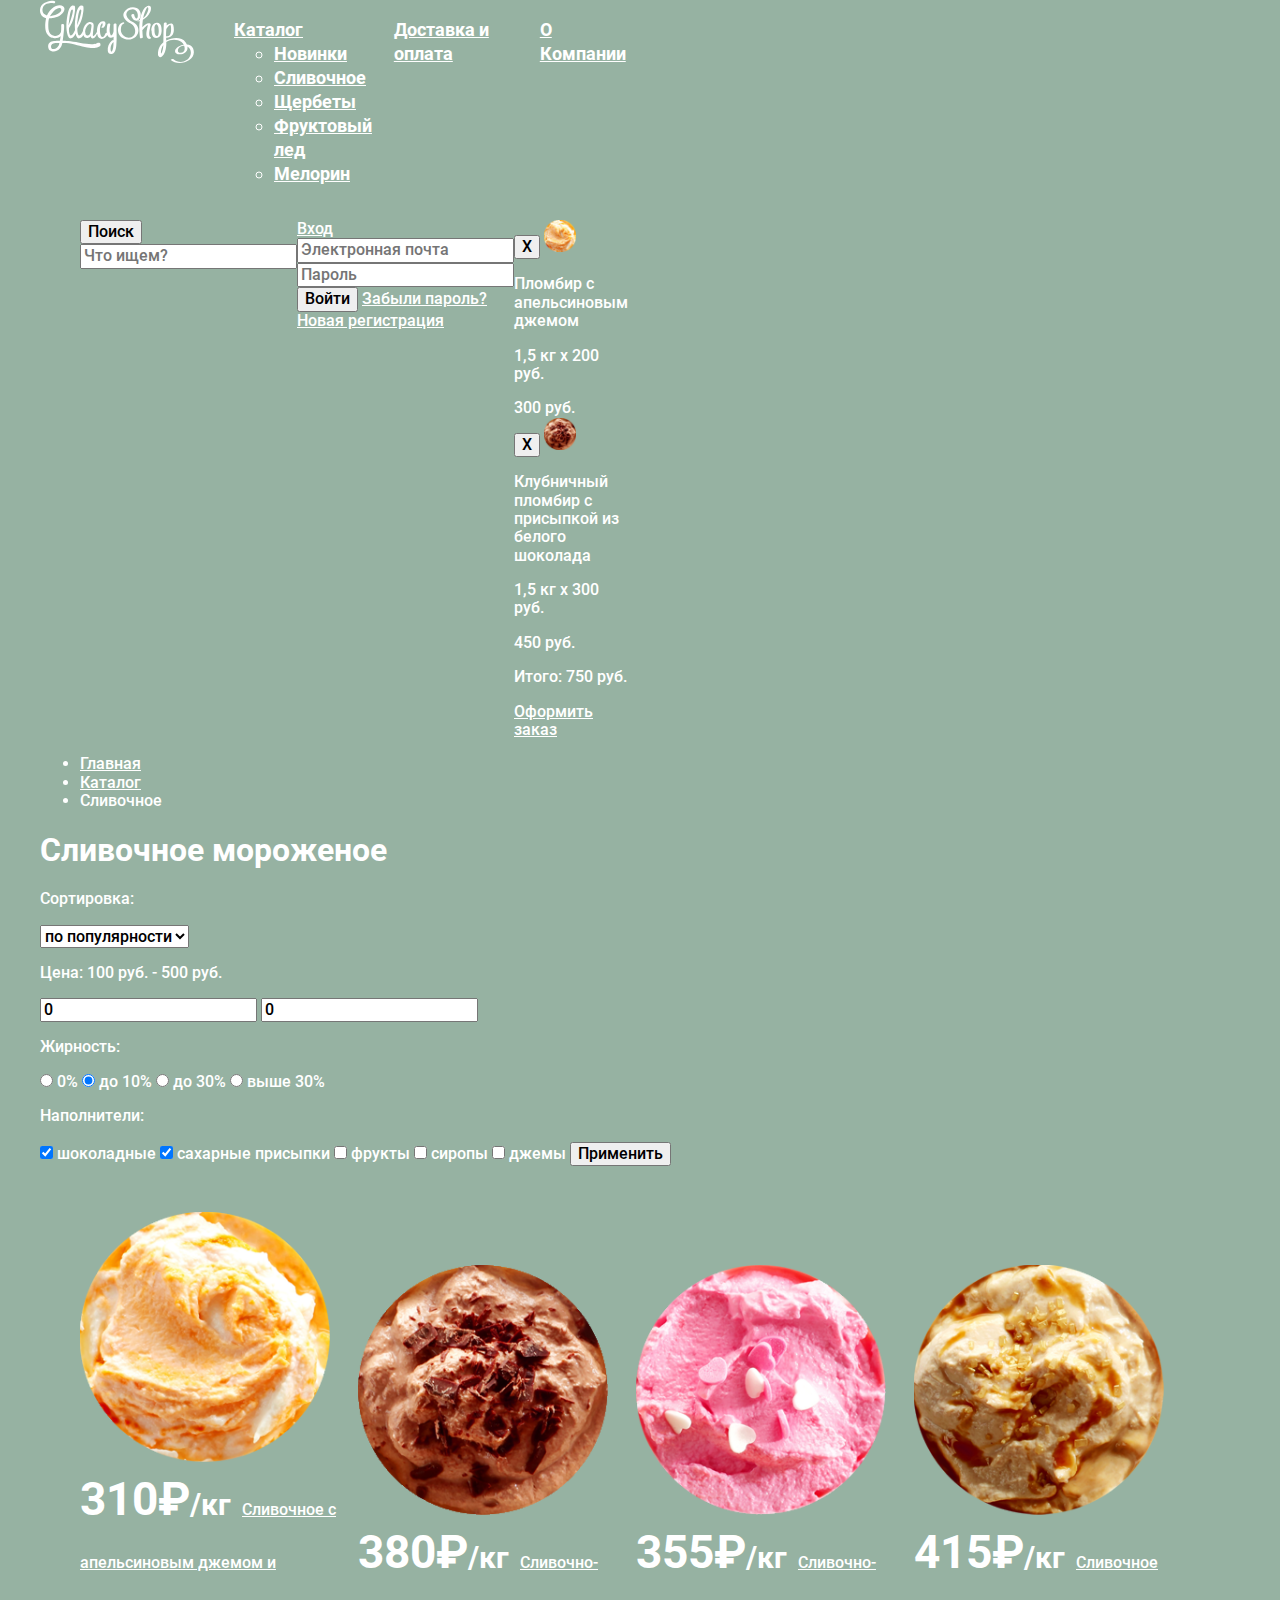
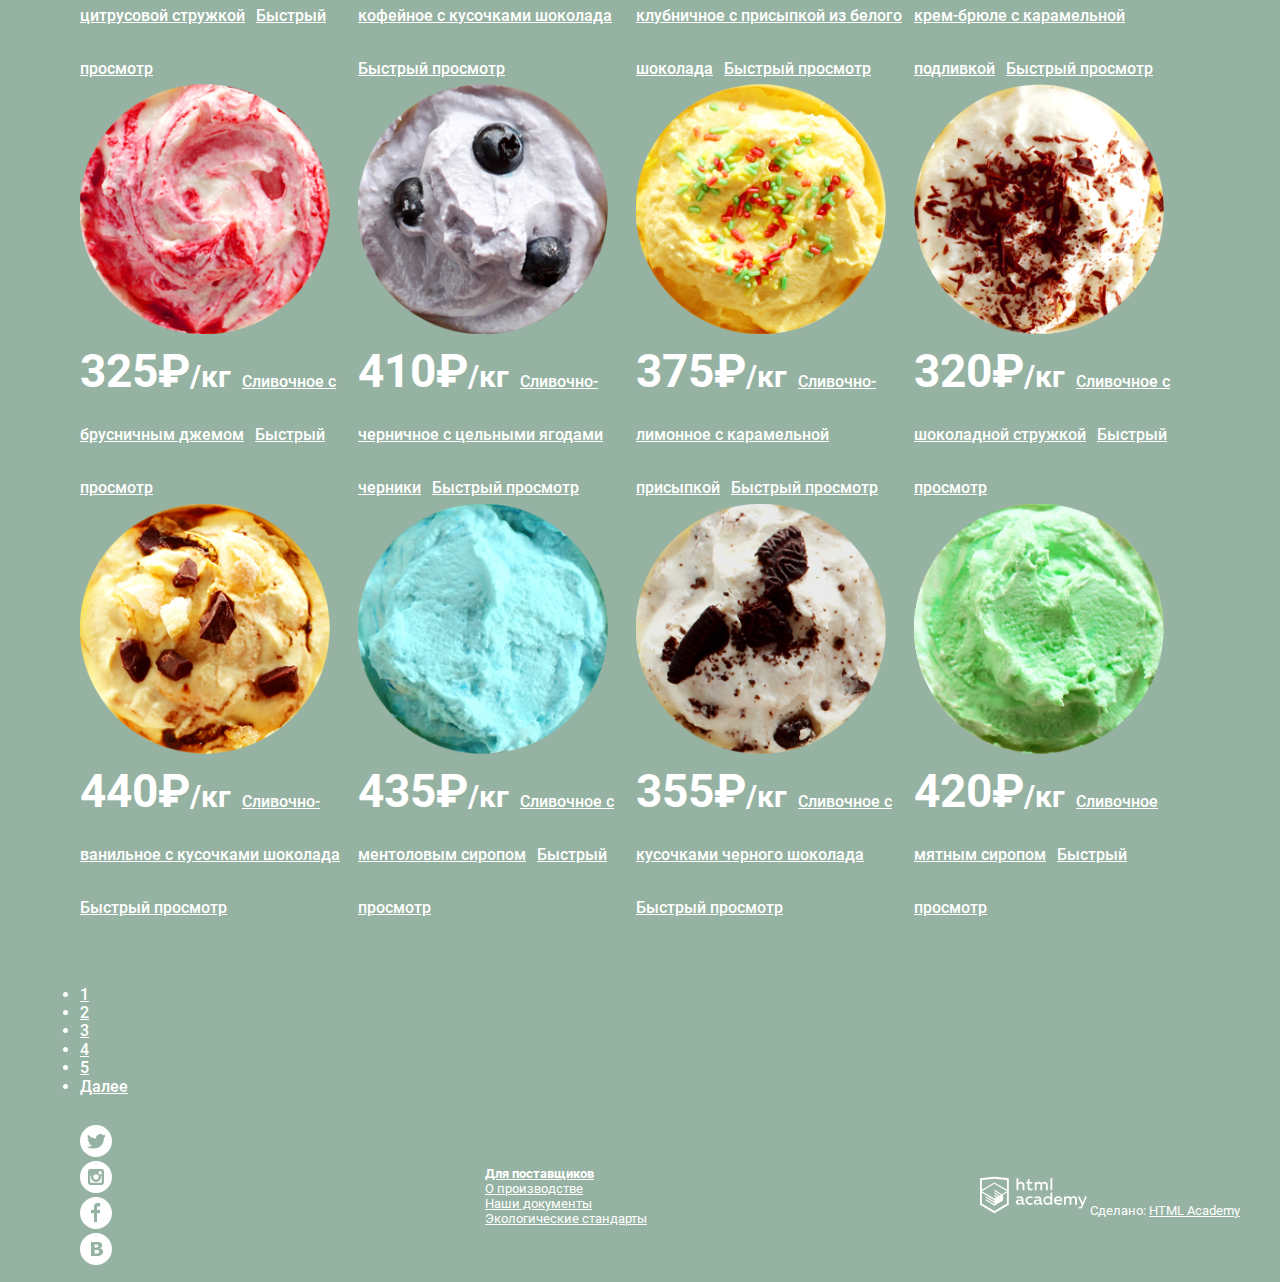
==== catalog.html @ 8078a906 "upd" ====
<!DOCTYPE html>
<html lang="ru">
  <head>
    <meta charset="utf-8">
    <title>HTML Academy: Глейси</title>
    <link href="css/normalize.css" rel="stylesheet">
    <link rel="stylesheet" href="css/style.css">
  </head>
  <body>
    <div class="wrapper">
      <header>
        <nav class="main-navigation">
            <a href="index.html">
              <img src="img/logo.svg" width="154" height="64" alt="GllacyShop">
            </a>
            <ul class="site-navigation">
              <li>
                <a href="catalog.html">Каталог</a>
                <ul>
                  <li><a href="#1">Новинки</a></li>
                  <li><a href="#2">Сливочное</a></li>
                  <li><a href="#3">Щербеты</a></li>
                  <li><a href="#4">Фруктовый лед</a></li>
                  <li><a href="#5">Мелорин</a></li>
                </ul>
              <li><a href="price.html">Доставка и оплата</a></li>
              <li><a href="info.html">О Компании</a></li>
              </ul>
        </nav>
          <ul class="user-navigation">
              <li>
                <button type="button">Поиск</button>
                  <form class="search-form" id="search-form" action="https://echo.htmlacademy.ru" method="get">
                  <input type="text" name="search" placeholder="Что ищем?">
                </form>
              </li>
              <li>
                <a href="#">Вход</a>
                <form class="login-form" id="login-form" action="https://echo.htmlacademy.ru" method="post">
                  <input type="email" name="email" placeholder="Электронная почта" required>
                  <input type="password" name="password" placeholder="Пароль" required>
                  <button type="submit">Войти</button>
                  <a href="#">Забыли пароль?</a>
                  <a href="#">Новая регистрация</a>
                </form>
              </li>
              <li>
                <div>
                  <button type="button">X</button>
                  <img src="img/ice-cream-1.png" width="32" height="32" alt="Пломбир с апельсиновым джемом">
                  <p>Пломбир с апельсиновым джемом</p>
                  <p>1,5 кг x 200 руб.</p>
                  300 руб.
                </div>
                <div>
                  <button type="button">X</button>
                  <img src="img/ice-cream-2.png" width="32" height="32" alt="Клубничный пломбир с присыпкой из белого шоколада">
                  <p>Клубничный пломбир с присыпкой из белого шоколада</p>
                  <p>1,5 кг x 300 руб.</p>
                  <p>450 руб.</p>
                </div>
                <div>
                  <p>Итого: 750 руб.</p>
                  <a href="#">Оформить заказ</a>
                </div>
              </li>
            </ul>
      </header>
      <main>
          <ul>
              <li><a href="index.html">Главная</a></li>
              <li><a href="catalog.html">Каталог</a></li>
              <li>Сливочное</li>
            </ul>
          <h1>Сливочное мороженое</h1>
          <section>
              <form action="https://echo.htmlacademy.ru" method="get">
                <p>Сортировка:</p>
                <select name="half-width">
                  <option value="popular">по популярности</option>
                </select>
                <p>Цена: 100 руб. - 500 руб.</p>
                <div class="range-slider">
                  <input type="number" value="0" name="min">
                  <input type="number" value="0" name="max">
                  <div class="range-slider-track">
                    <div class="range-slider-pin range-slider-pin-min"></div>
                    <div class="range-slider-pin range-slider-pin-max"></div>
                  </div>
                </div>
                <p>Жирность:</p>
                <label>
                  <input type="radio" name="fat-content" value="0">
                  0&#37;
                </label>
                <label>
                  <input type="radio" name="fat-content" value="10" checked>
                  до 10&#37;
                </label>
                <label>
                  <input type="radio" name="fat-content" value="30">
                  до 30&#37;
                </label>
                <label>
                  <input type="radio" name="fat-content" value="30">
                  выше 30&#37;
                </label>
                <p>Наполнители:</p>
                <label>
                  <input type="checkbox" name="chocolate_fillers" checked>
                  шоколадные
                </label>
                <label>
                  <input type="checkbox" name="sugar_fillers" checked>
                  сахарные присыпки
                </label>
                <label>
                  <input type="checkbox" name="fruit_fillers">
                  фрукты
                </label>
                <label>
                  <input type="checkbox" name="syrup_fillers">
                  сиропы
                </label>
                <label>
                  <input type="checkbox" name="jams_fillers">
                  джемы
                </label>
                <button type="submit">Применить</button>
              </form>
          </section>
          <section class="catalog-items">
            <ul>
                  <li class="item">
                    <img src="img/ice-cream-1.png" width="250" height="250" alt="Сливочное с апельсиновым джемом и цитрусовой стружкой">
                    310&#8381;<span>/кг</span>
                    <a href="#">Сливочное с апельсиновым джемом и цитрусовой стружкой</a>
                    <a href="#">Быстрый просмотр</a>
                  </li>
                  <li class="item">
                    <img src="img/ice-cream-2.png" width="250" height="250" alt="Сливочно-кофейное с кусочками шоколада">
                    380&#8381;<span>/кг</span>
                    <a href="#">Сливочно-кофейное с кусочками шоколада</a>
                    <a href="#">Быстрый просмотр</a>
                  </li>
                  <li class="item">
                    <img src="img/ice-cream-3.png" width="250" height="250" alt="Сливочно-клубничное с присыпкой из белого шоколада">
                    355&#8381;<span>/кг</span>
                    <a href="#">Сливочно-клубничное с присыпкой из белого шоколада</a>
                    <a href="#">Быстрый просмотр</a>
                  </li>
                  <li class="item">
                    <img src="img/ice-cream-4.png" width="250" height="250" alt="Сливочное крем-брюле с карамельной подливкой">
                    415&#8381;<span>/кг</span>
                    <a href="#">Сливочное крем-брюле с карамельной подливкой</a>
                    <a href="#">Быстрый просмотр</a>
                  </li>
                  <li class="item">
                    <img src="img/ice-cream-5.png" width="250" height="250" alt="Сливочное с брусничным джемом">
                    325&#8381;<span>/кг</span>
                    <a href="#">Сливочное с брусничным джемом</a>
                    <a href="#">Быстрый просмотр</a>
                  </li>
                  <li class="item">
                    <img src="img/ice-cream-6.png" width="250" height="250" alt="Сливочно-черничное с цельными ягодами черники">
                    410&#8381;<span>/кг</span>
                    <a href="#">Сливочно-черничное с цельными ягодами черники</a>
                    <a href="#">Быстрый просмотр</a>
                  </li>
                  <li class="item">
                    <img src="img/ice-cream-7.png" width="250" height="250" alt="Сливочно-лимонное с карамельной присыпкой">
                    375&#8381;<span>/кг</span>
                    <a href="#">Сливочно-лимонное с карамельной присыпкой</a>
                    <a href="#">Быстрый просмотр</a>
                  </li>
                  <li class="item">
                    <img src="img/ice-cream-8.png" width="250" height="250" alt="Сливочное с шоколадной стружкой">
                    320&#8381;<span>/кг</span>
                    <a href="#">Сливочное с шоколадной стружкой</a>
                    <a href="#">Быстрый просмотр</a>
                  </li>
                  <li class="item">
                    <img src="img/ice-cream-9.png" width="250" height="250" alt="Сливочно-ванильное с кусочками шоколада">
                    440&#8381;<span>/кг</span>
                    <a href="#">Сливочно-ванильное с кусочками шоколада</a>
                    <a href="#">Быстрый просмотр</a>
                  </li>
                  <li class="item">
                    <img src="img/ice-cream-10.png" width="250" height="250" alt="Сливочное с ментоловым сиропом">
                    435&#8381;<span>/кг</span>
                    <a href="#">Сливочное с ментоловым сиропом</a>
                    <a href="#">Быстрый просмотр</a>
                  </li>
                  <li class="item">
                    <img src="img/ice-cream-11.png" width="250" height="250" alt="Сливочное с кусочками черного шоколада">
                    355&#8381;<span>/кг</span>
                    <a href="#">Сливочное с кусочками черного шоколада</a>
                    <a href="#">Быстрый просмотр</a>
                  </li>
                  <li class="item">
                    <img src="img/ice-cream-12.png" width="250" height="250" alt="Сливочное с мятным сиропом">
                    420&#8381;<span>/кг</span>
                    <a href="#">Сливочное мятным сиропом</a>
                    <a href="#">Быстрый просмотр</a>
                  </li>
              </ul>
        </section>
        <section>
          <nav>
            <ul>
              <li><a href="#">1</a></li>
              <li><a href="#">2</a></li>
              <li><a href="#">3</a></li>
              <li><a href="#">4</a></li>
              <li><a href="#">5</a></li>
              <li><a href="#">Далее</a></li>
            </ul>   
          </nav>     
        </section>
      </main>
      <footer class="footer">
            <ul class="social">
              <li><a href="#"><svg width="32" height="32" viewBox="0 0 32 32" xmlns="http://www.w3.org/2000/svg">
                <path fill="#FFFFFF" d="M 16 0 C 7.164 0 0 7.164 0 16 c 0 8.837 7.164 16 16 16 c 8.837 0 16 -7.163 16 -16 C 32 7.164 24.837 0 16 0 Z M 23.944 12.809 c -0.251 6.516 -3.463 10.832 -10.992 10.702 c -0.14 0 -0.205 0 -0.233 0 c -0.015 0 -0.021 0 -0.021 0 c -0.029 0 -0.094 0 -0.232 0 c -0.447 0 -4.543 -0.443 -5.344 -1.823 c 2.479 0.19 4.247 -0.406 5.12 -1.136 c -1.048 -0.289 -2.923 -0.461 -3.251 -2.848 c 0.384 0.104 0.618 0.221 1.299 0.113 c -1.307 -0.824 -2.758 -1.519 -2.679 -3.643 c 0.311 0.317 1.164 0.518 1.46 0.457 c -0.768 -0.233 -2.149 -3.244 -0.974 -4.781 c 1.984 1.79 4.075 3.482 7.804 3.643 c 0.227 -2.214 1.24 -3.699 3.168 -4.325 c 1.84 -0.479 3.255 0.26 3.901 1.138 c 0.737 -0.224 1.453 -0.466 2.193 -0.685 c -0.004 0.833 -0.569 1.463 -0.935 1.709 c 0.747 0.165 1.423 -0.475 1.423 -0.475 C 25.467 11.818 24.557 12.58 23.944 12.809 Z"></path>
              </svg></a>
            </li>
              <li>
                <a href="#"><svg width="32" height="32" viewBox="0 0 32 32" enable-background="new 0 0 32 32" xmlns="http://www.w3.org/2000/svg">
                <path fill="#ffffff" d="M 16 0 C 7.164 0 0 7.164 0 16 c 0 8.837 7.164 16 16 16 c 8.837 0 16 -7.163 16 -16 C 32 7.164 24.837 0 16 0 Z M 23.955 21.698 c 0 1.254 -1.025 2.279 -2.279 2.279 H 10.279 C 9.026 23.978 8 22.952 8 21.698 V 10.302 c 0 -1.253 1.026 -2.279 2.279 -2.279 h 11.396 c 1.254 0 2.279 1.026 2.279 2.279 V 21.698 Z"></path>
                <rect x="18.637" y="10.302" fill="#FFFFFF" width="3.039" height="3.039"></rect>
                <path fill="#ffffff" d="M 15.978 18.659 c 1.466 0 2.659 -1.193 2.659 -2.659 s -1.193 -2.659 -2.659 -2.659 c -1.466 0 -2.659 1.193 -2.659 2.659 S 14.511 18.659 15.978 18.659 Z"></path>
                <path fill="#ffffff" d="M 20.916 16 c 0 2.728 -2.211 4.938 -4.938 4.938 S 11.039 18.728 11.039 16 c 0 -0.394 0.051 -0.773 0.138 -1.14 h -0.897 v 6.838 h 11.396 V 14.86 h -0.897 C 20.865 15.227 20.916 15.606 20.916 16 Z"></path>
                </svg></a></li>
              <li><a href="#"><svg width="32" height="32" viewBox="0 0 32 32" xmlns="http://www.w3.org/2000/svg">
                <path fill="#ffffff" d="M 16 0 C 7.164 0 0 7.163 0 16 s 7.164 16 16 16 c 8.837 0 16 -7.164 16 -16 S 24.837 0 16 0 Z M 20.062 9.455 h -3.021 v 3.444 h 3.021 v 3.445 h -3.021 v 8.61 h -3.021 v -8.61 H 11 v -3.445 h 3.021 V 9.455 c 0 -1.902 1.353 -3.445 3.021 -3.445 h 3.021 V 9.455 Z"></path></svg></a></li>
              <li><a href="#"><svg width="32" height="32" viewBox="0 0 32 32" xmlns="http://www.w3.org/2000/svg">
                <path fill="#ffffff" d="M 16 0 C 7.164 0 0 7.164 0 16 c 0 8.837 7.164 16 16 16 c 8.837 0 16 -7.163 16 -16 C 32 7.164 24.837 0 16 0 Z M 22.602 20.531 c -0.273 0.533 -0.646 0.976 -1.124 1.327 c -0.552 0.415 -1.161 0.71 -1.823 0.886 s -1.501 0.264 -2.519 0.264 h -6.121 V 8.987 h 5.443 c 1.13 0 1.957 0.038 2.48 0.113 c 0.524 0.076 1.045 0.242 1.561 0.5 c 0.533 0.27 0.929 0.632 1.189 1.087 c 0.26 0.455 0.392 0.975 0.392 1.558 c 0 0.678 -0.179 1.278 -0.536 1.795 c -0.358 0.518 -0.863 0.92 -1.517 1.208 v 0.075 c 0.917 0.182 1.642 0.559 2.179 1.13 c 0.537 0.571 0.807 1.325 0.807 2.261 C 23.013 19.392 22.875 19.997 22.602 20.531 Z"></path>
                <path fill="#ffffff" d="M 16.637 14.495 c 0.402 -0.019 0.719 -0.082 0.951 -0.188 c 0.326 -0.145 0.54 -0.33 0.641 -0.559 c 0.101 -0.229 0.15 -0.496 0.15 -0.797 c 0 -0.232 -0.058 -0.465 -0.174 -0.697 c -0.116 -0.232 -0.322 -0.405 -0.617 -0.517 c -0.264 -0.1 -0.592 -0.155 -0.984 -0.165 c -0.392 -0.009 -0.943 -0.014 -1.652 -0.014 h -0.339 v 2.965 h 0.565 C 15.749 14.523 16.235 14.514 16.637 14.495 Z"></path>
                <path fill="#ffffff" d="M 18.118 17.084 c -0.282 -0.081 -0.672 -0.125 -1.166 -0.132 c -0.494 -0.006 -1.012 -0.009 -1.55 -0.009 h -0.79 v 3.493 h 0.264 c 1.014 0 1.74 -0.003 2.18 -0.009 c 0.438 -0.007 0.843 -0.088 1.212 -0.245 c 0.377 -0.157 0.633 -0.364 0.774 -0.625 s 0.214 -0.562 0.214 -0.9 c 0 -0.446 -0.088 -0.788 -0.261 -1.03 C 18.825 17.386 18.531 17.204 18.118 17.084 Z"></path>
              </svg></a></li>
            </ul>
            <ul class="links">
              <li class="provider"><a href="#">Для поставщиков</a></li>
              <li><a href="#">О производстве</a></li>
              <li><a href="#">Наши документы</a></li>
              <li><a href="#">Экологические стандарты</a></li>
            </ul>
          <p>
            <img src="img/logo-htmlacademy.svg" height="40" width="107" alt="Логотип Академии">
            Сделано: 
            <a href="https://htmlacademy.ru">HTML Academy</a>
          </p>
        </footer>
      </div>
    </body>
</html>
---- css/style.css ----
@font-face {
  font-family: 'Roboto';
  src: local('Roboto Bold'), local('Roboto-Bold'),
      url('../fonts/Roboto-Bold.woff2') format('woff2'),
      url('../fonts/Roboto-Bold.woff') format('woff');
      font-display: swap;
      font-weight: 700;
      font-style: normal;
}

@font-face {
  font-family: 'Roboto';
  src: local('Roboto Regular'), local('Roboto-Regular'),
      url('../fonts/Roboto-Regular.woff2') format('woff2'),
      url('../fonts/Roboto-Regular.woff') format('woff');
      font-display: swap;
      font-weight: 300;
      font-style: normal;
}

@font-face {
  font-family: 'Roboto';
  src: local('Roboto Medium'), local('Roboto-Medium'),
      url('../fonts/Roboto-Medium.woff2') format('woff2'),
      url('../fonts/Roboto-Medium.woff') format('woff');
      font-display: swap;
      font-weight: 500;
      font-style: normal;
}
/* Сетка */
.wrapper {
  min-width: 900px;
  max-width: 1200px;
  margin: 0 auto;
}
.main-navigation {
  display: flex; 
}

.site-navigation {
  display: flex; 
  width: 400px;
  justify-content: space-between
 }

.user-navigation {
  display: flex; 
  justify-content: space-around;
  width: 270px;
}

 .about {
  display: flex;
  justify-content: center;
  }

.about_technology {
  display: flex;
  justify-content: space-between;
  align-items: flex-start;
  flex-wrap: wrap;
  margin: 0;
  padding: 0;
  position: relative;
}

.container_widgets {
  display: flex;
}
.footer {
  display: flex;
  justify-content: space-between;
  align-items: center;
}

.catalog-items {
  display: flex;
  justify-content: space-around;
  align-items: flex-start;
  flex-wrap: wrap;
}
.item {
  display: inline-block;
  width: 267px;
}

/* Разметка */
body {
  font-family: 'Roboto', sans-serif;
  color: #ffffff;
  background-color: #96b2a2;
}

a {
  color: #ffffff;
  text-decoration-color: #ffffff;
  list-style: none;
}

.main-navigation {
  font-size: 18px;
  line-height: 24px;
  color: #ffffff;
  font-weight: 700;
}

.site-navigation,
.user-navigation {
  list-style: none;
}

.visually-hidden {
  position: absolute;
  clip: rect(0 0 0 0);
  width: 1px;
  height: 1px;
  margin: -1px;
}

.about {
  background-image: url("../img/wafer.jpg");
  background-repeat: repeat;
  background-color: #ffffff;
  Border-radius: 25px;
  width: 1145px;
}
.about > p {
  font-size: 24px;
  color: #323232;
  font-weight: 500;
}

.about_technology {
  color: #323232;
  list-style: none;
  font-weight: 300;
  font-size: 16px;
}

.raspberries { 
  background-image: url("../img/rasp.png");
}

.promotion {
  background-repeat: no-repeat;
  font-weight: 700;
  width:560px;
}

.promotion_title { 
  font-size: 35px;
}
.promotion_text { 
  font-size: 18px;
}

.chocolate {
  background-image: url("../img/chocolate.png");
}

.news {
  background-image: url("../img/news.png");
  background-repeat: no-repeat;
}

.news > p {
  font-size: 16px;
  color: #323232;
  font-weight: 500;
}
.last_news {
  font-size: 24px;
  font-weight: 700;
  color: #5a5a5a;
  text-decoration-color: #5a5a5a;
}

.subscribe-form {
  background-image: url("../img/mailing.png");
  background-repeat: no-repeat; 
  font-size: 16px;
  color: #5a5a5a;
  font-weight: 300;
}

.address {
  color: #323232;
  font-weight: 300;
  font-size: 14px;
  background-image: url("../img/addres.png");
  background-repeat: no-repeat; 
}
.address > p {
  font-weight: 700;
  font-size: 18px;
}
.social {
  color: #ffffff;
  list-style: none;
}
.footer {
  font-weight: 300;
  color: #ffffff;
  font-size: 13px;
}

.links {
  text-decoration-color: #ffffff;
  list-style: none;
}
.provider {
  font-weight: 700;
}
.catalog-items a {
  font-weight: 500;
  font-size: 16px;
}
.catalog-items {
  font-size: 46px;
  font-weight: 700;
  list-style: none;

}
.catalog-items span {
  font-size: 30px;
}
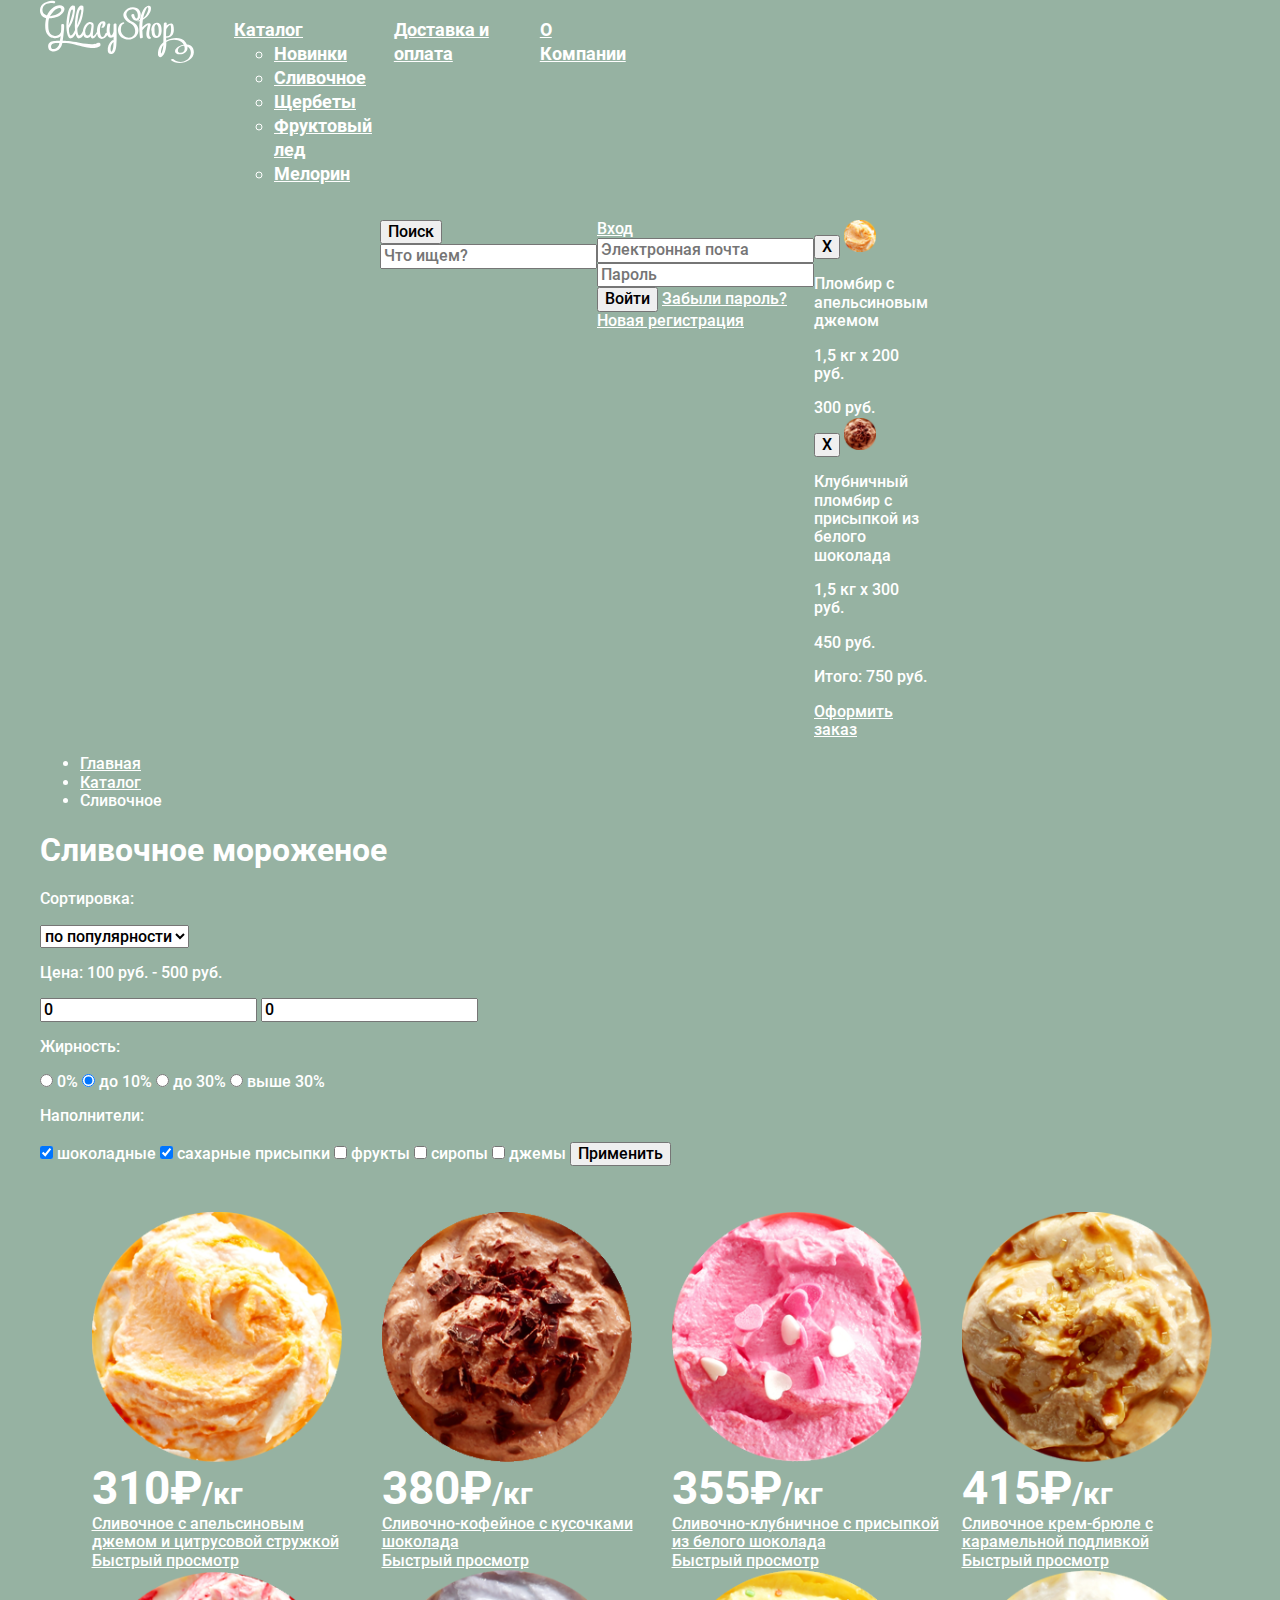
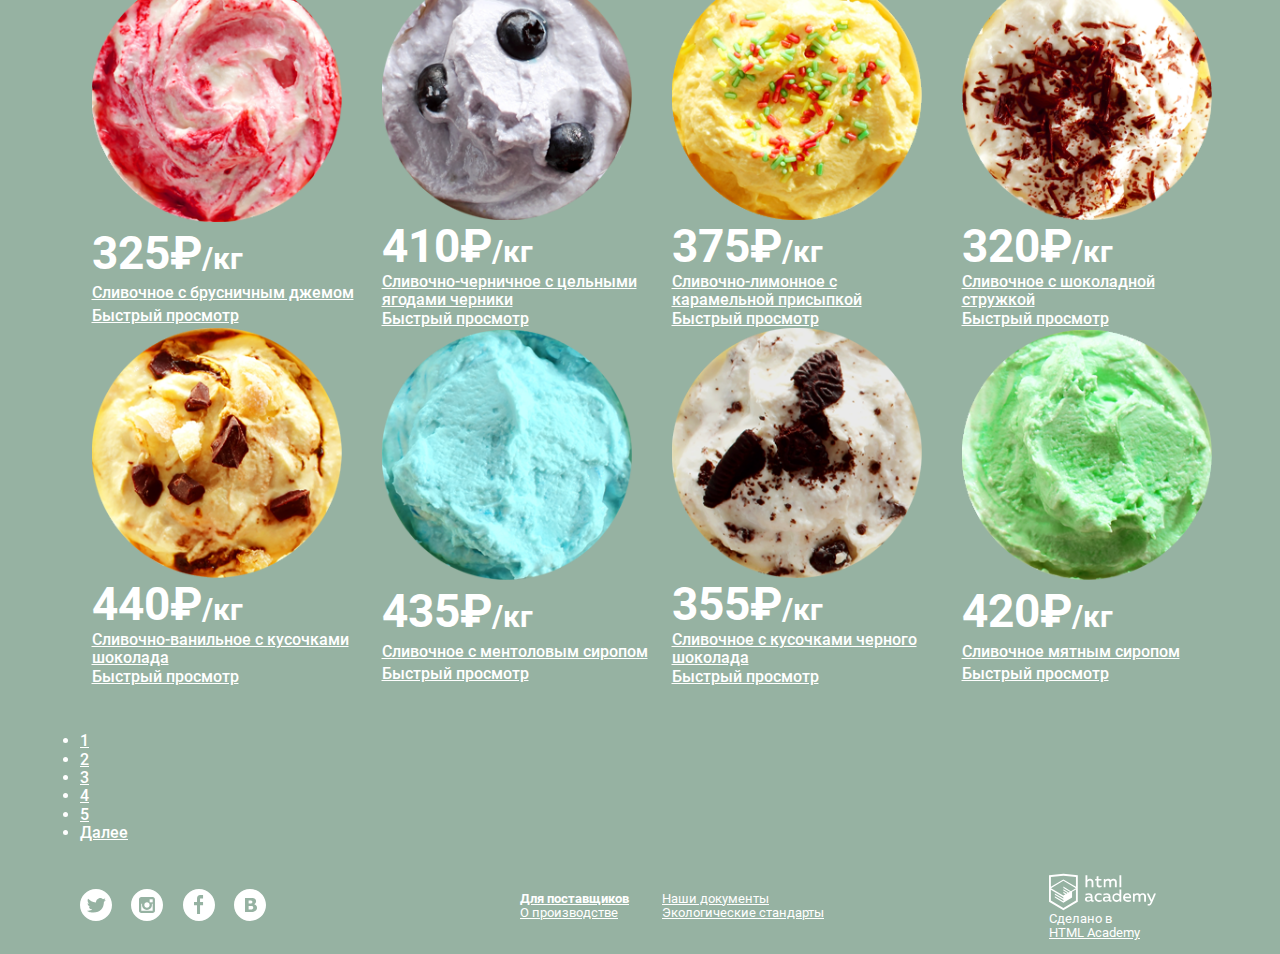
==== commit cb274433: "upd" ====
--- a/catalog.html
+++ b/catalog.html
@@ -129,77 +129,77 @@
                 <button type="submit">Применить</button>
               </form>
           </section>
-          <section class="catalog-items">
-            <ul>
+          <section>
+            <ul class="catalog-items">
                   <li class="item">
                     <img src="img/ice-cream-1.png" width="250" height="250" alt="Сливочное с апельсиновым джемом и цитрусовой стружкой">
-                    310&#8381;<span>/кг</span>
+                    <div class="price">310&#8381;<span>/кг</span></div>
                     <a href="#">Сливочное с апельсиновым джемом и цитрусовой стружкой</a>
                     <a href="#">Быстрый просмотр</a>
                   </li>
                   <li class="item">
                     <img src="img/ice-cream-2.png" width="250" height="250" alt="Сливочно-кофейное с кусочками шоколада">
-                    380&#8381;<span>/кг</span>
+                    <div class="price">380&#8381;<span>/кг</span></div>
                     <a href="#">Сливочно-кофейное с кусочками шоколада</a>
                     <a href="#">Быстрый просмотр</a>
                   </li>
                   <li class="item">
                     <img src="img/ice-cream-3.png" width="250" height="250" alt="Сливочно-клубничное с присыпкой из белого шоколада">
-                    355&#8381;<span>/кг</span>
+                    <div class="price">355&#8381;<span>/кг</span></div>
                     <a href="#">Сливочно-клубничное с присыпкой из белого шоколада</a>
                     <a href="#">Быстрый просмотр</a>
                   </li>
                   <li class="item">
                     <img src="img/ice-cream-4.png" width="250" height="250" alt="Сливочное крем-брюле с карамельной подливкой">
-                    415&#8381;<span>/кг</span>
+                    <div class="price">415&#8381;<span>/кг</span></div>
                     <a href="#">Сливочное крем-брюле с карамельной подливкой</a>
                     <a href="#">Быстрый просмотр</a>
                   </li>
                   <li class="item">
                     <img src="img/ice-cream-5.png" width="250" height="250" alt="Сливочное с брусничным джемом">
-                    325&#8381;<span>/кг</span>
+                    <div class="price">325&#8381;<span>/кг</span></div>
                     <a href="#">Сливочное с брусничным джемом</a>
                     <a href="#">Быстрый просмотр</a>
                   </li>
                   <li class="item">
                     <img src="img/ice-cream-6.png" width="250" height="250" alt="Сливочно-черничное с цельными ягодами черники">
-                    410&#8381;<span>/кг</span>
+                    <div class="price">410&#8381;<span>/кг</span></div>
                     <a href="#">Сливочно-черничное с цельными ягодами черники</a>
                     <a href="#">Быстрый просмотр</a>
                   </li>
                   <li class="item">
                     <img src="img/ice-cream-7.png" width="250" height="250" alt="Сливочно-лимонное с карамельной присыпкой">
-                    375&#8381;<span>/кг</span>
+                    <div class="price">375&#8381;<span>/кг</span></div>
                     <a href="#">Сливочно-лимонное с карамельной присыпкой</a>
                     <a href="#">Быстрый просмотр</a>
                   </li>
                   <li class="item">
                     <img src="img/ice-cream-8.png" width="250" height="250" alt="Сливочное с шоколадной стружкой">
-                    320&#8381;<span>/кг</span>
+                    <div class="price">320&#8381;<span>/кг</span></div>
                     <a href="#">Сливочное с шоколадной стружкой</a>
                     <a href="#">Быстрый просмотр</a>
                   </li>
                   <li class="item">
                     <img src="img/ice-cream-9.png" width="250" height="250" alt="Сливочно-ванильное с кусочками шоколада">
-                    440&#8381;<span>/кг</span>
+                    <div class="price">440&#8381;<span>/кг</span></div>
                     <a href="#">Сливочно-ванильное с кусочками шоколада</a>
                     <a href="#">Быстрый просмотр</a>
                   </li>
                   <li class="item">
                     <img src="img/ice-cream-10.png" width="250" height="250" alt="Сливочное с ментоловым сиропом">
-                    435&#8381;<span>/кг</span>
+                    <div class="price">435&#8381;<span>/кг</span></div>
                     <a href="#">Сливочное с ментоловым сиропом</a>
                     <a href="#">Быстрый просмотр</a>
                   </li>
                   <li class="item">
                     <img src="img/ice-cream-11.png" width="250" height="250" alt="Сливочное с кусочками черного шоколада">
-                    355&#8381;<span>/кг</span>
+                    <div class="price">355&#8381;<span>/кг</span></div>
                     <a href="#">Сливочное с кусочками черного шоколада</a>
                     <a href="#">Быстрый просмотр</a>
                   </li>
                   <li class="item">
                     <img src="img/ice-cream-12.png" width="250" height="250" alt="Сливочное с мятным сиропом">
-                    420&#8381;<span>/кг</span>
+                    <div class="price">420&#8381;<span>/кг</span></div>
                     <a href="#">Сливочное мятным сиропом</a>
                     <a href="#">Быстрый просмотр</a>
                   </li>
@@ -219,38 +219,41 @@
         </section>
       </main>
       <footer class="footer">
-            <ul class="social">
-              <li><a href="#"><svg width="32" height="32" viewBox="0 0 32 32" xmlns="http://www.w3.org/2000/svg">
-                <path fill="#FFFFFF" d="M 16 0 C 7.164 0 0 7.164 0 16 c 0 8.837 7.164 16 16 16 c 8.837 0 16 -7.163 16 -16 C 32 7.164 24.837 0 16 0 Z M 23.944 12.809 c -0.251 6.516 -3.463 10.832 -10.992 10.702 c -0.14 0 -0.205 0 -0.233 0 c -0.015 0 -0.021 0 -0.021 0 c -0.029 0 -0.094 0 -0.232 0 c -0.447 0 -4.543 -0.443 -5.344 -1.823 c 2.479 0.19 4.247 -0.406 5.12 -1.136 c -1.048 -0.289 -2.923 -0.461 -3.251 -2.848 c 0.384 0.104 0.618 0.221 1.299 0.113 c -1.307 -0.824 -2.758 -1.519 -2.679 -3.643 c 0.311 0.317 1.164 0.518 1.46 0.457 c -0.768 -0.233 -2.149 -3.244 -0.974 -4.781 c 1.984 1.79 4.075 3.482 7.804 3.643 c 0.227 -2.214 1.24 -3.699 3.168 -4.325 c 1.84 -0.479 3.255 0.26 3.901 1.138 c 0.737 -0.224 1.453 -0.466 2.193 -0.685 c -0.004 0.833 -0.569 1.463 -0.935 1.709 c 0.747 0.165 1.423 -0.475 1.423 -0.475 C 25.467 11.818 24.557 12.58 23.944 12.809 Z"></path>
-              </svg></a>
-            </li>
-              <li>
-                <a href="#"><svg width="32" height="32" viewBox="0 0 32 32" enable-background="new 0 0 32 32" xmlns="http://www.w3.org/2000/svg">
-                <path fill="#ffffff" d="M 16 0 C 7.164 0 0 7.164 0 16 c 0 8.837 7.164 16 16 16 c 8.837 0 16 -7.163 16 -16 C 32 7.164 24.837 0 16 0 Z M 23.955 21.698 c 0 1.254 -1.025 2.279 -2.279 2.279 H 10.279 C 9.026 23.978 8 22.952 8 21.698 V 10.302 c 0 -1.253 1.026 -2.279 2.279 -2.279 h 11.396 c 1.254 0 2.279 1.026 2.279 2.279 V 21.698 Z"></path>
-                <rect x="18.637" y="10.302" fill="#FFFFFF" width="3.039" height="3.039"></rect>
-                <path fill="#ffffff" d="M 15.978 18.659 c 1.466 0 2.659 -1.193 2.659 -2.659 s -1.193 -2.659 -2.659 -2.659 c -1.466 0 -2.659 1.193 -2.659 2.659 S 14.511 18.659 15.978 18.659 Z"></path>
-                <path fill="#ffffff" d="M 20.916 16 c 0 2.728 -2.211 4.938 -4.938 4.938 S 11.039 18.728 11.039 16 c 0 -0.394 0.051 -0.773 0.138 -1.14 h -0.897 v 6.838 h 11.396 V 14.86 h -0.897 C 20.865 15.227 20.916 15.606 20.916 16 Z"></path>
-                </svg></a></li>
-              <li><a href="#"><svg width="32" height="32" viewBox="0 0 32 32" xmlns="http://www.w3.org/2000/svg">
-                <path fill="#ffffff" d="M 16 0 C 7.164 0 0 7.163 0 16 s 7.164 16 16 16 c 8.837 0 16 -7.164 16 -16 S 24.837 0 16 0 Z M 20.062 9.455 h -3.021 v 3.444 h 3.021 v 3.445 h -3.021 v 8.61 h -3.021 v -8.61 H 11 v -3.445 h 3.021 V 9.455 c 0 -1.902 1.353 -3.445 3.021 -3.445 h 3.021 V 9.455 Z"></path></svg></a></li>
-              <li><a href="#"><svg width="32" height="32" viewBox="0 0 32 32" xmlns="http://www.w3.org/2000/svg">
-                <path fill="#ffffff" d="M 16 0 C 7.164 0 0 7.164 0 16 c 0 8.837 7.164 16 16 16 c 8.837 0 16 -7.163 16 -16 C 32 7.164 24.837 0 16 0 Z M 22.602 20.531 c -0.273 0.533 -0.646 0.976 -1.124 1.327 c -0.552 0.415 -1.161 0.71 -1.823 0.886 s -1.501 0.264 -2.519 0.264 h -6.121 V 8.987 h 5.443 c 1.13 0 1.957 0.038 2.48 0.113 c 0.524 0.076 1.045 0.242 1.561 0.5 c 0.533 0.27 0.929 0.632 1.189 1.087 c 0.26 0.455 0.392 0.975 0.392 1.558 c 0 0.678 -0.179 1.278 -0.536 1.795 c -0.358 0.518 -0.863 0.92 -1.517 1.208 v 0.075 c 0.917 0.182 1.642 0.559 2.179 1.13 c 0.537 0.571 0.807 1.325 0.807 2.261 C 23.013 19.392 22.875 19.997 22.602 20.531 Z"></path>
-                <path fill="#ffffff" d="M 16.637 14.495 c 0.402 -0.019 0.719 -0.082 0.951 -0.188 c 0.326 -0.145 0.54 -0.33 0.641 -0.559 c 0.101 -0.229 0.15 -0.496 0.15 -0.797 c 0 -0.232 -0.058 -0.465 -0.174 -0.697 c -0.116 -0.232 -0.322 -0.405 -0.617 -0.517 c -0.264 -0.1 -0.592 -0.155 -0.984 -0.165 c -0.392 -0.009 -0.943 -0.014 -1.652 -0.014 h -0.339 v 2.965 h 0.565 C 15.749 14.523 16.235 14.514 16.637 14.495 Z"></path>
-                <path fill="#ffffff" d="M 18.118 17.084 c -0.282 -0.081 -0.672 -0.125 -1.166 -0.132 c -0.494 -0.006 -1.012 -0.009 -1.55 -0.009 h -0.79 v 3.493 h 0.264 c 1.014 0 1.74 -0.003 2.18 -0.009 c 0.438 -0.007 0.843 -0.088 1.212 -0.245 c 0.377 -0.157 0.633 -0.364 0.774 -0.625 s 0.214 -0.562 0.214 -0.9 c 0 -0.446 -0.088 -0.788 -0.261 -1.03 C 18.825 17.386 18.531 17.204 18.118 17.084 Z"></path>
-              </svg></a></li>
-            </ul>
-            <ul class="links">
-              <li class="provider"><a href="#">Для поставщиков</a></li>
-              <li><a href="#">О производстве</a></li>
-              <li><a href="#">Наши документы</a></li>
-              <li><a href="#">Экологические стандарты</a></li>
-            </ul>
-          <p>
-            <img src="img/logo-htmlacademy.svg" height="40" width="107" alt="Логотип Академии">
-            Сделано: 
-            <a href="https://htmlacademy.ru">HTML Academy</a>
-          </p>
-        </footer>
-      </div>
-    </body>
+        <ul class="social">
+          <li><a href="#"><svg width="32" height="32" viewBox="0 0 32 32" xmlns="http://www.w3.org/2000/svg">
+            <path fill="#FFFFFF" d="M 16 0 C 7.164 0 0 7.164 0 16 c 0 8.837 7.164 16 16 16 c 8.837 0 16 -7.163 16 -16 C 32 7.164 24.837 0 16 0 Z M 23.944 12.809 c -0.251 6.516 -3.463 10.832 -10.992 10.702 c -0.14 0 -0.205 0 -0.233 0 c -0.015 0 -0.021 0 -0.021 0 c -0.029 0 -0.094 0 -0.232 0 c -0.447 0 -4.543 -0.443 -5.344 -1.823 c 2.479 0.19 4.247 -0.406 5.12 -1.136 c -1.048 -0.289 -2.923 -0.461 -3.251 -2.848 c 0.384 0.104 0.618 0.221 1.299 0.113 c -1.307 -0.824 -2.758 -1.519 -2.679 -3.643 c 0.311 0.317 1.164 0.518 1.46 0.457 c -0.768 -0.233 -2.149 -3.244 -0.974 -4.781 c 1.984 1.79 4.075 3.482 7.804 3.643 c 0.227 -2.214 1.24 -3.699 3.168 -4.325 c 1.84 -0.479 3.255 0.26 3.901 1.138 c 0.737 -0.224 1.453 -0.466 2.193 -0.685 c -0.004 0.833 -0.569 1.463 -0.935 1.709 c 0.747 0.165 1.423 -0.475 1.423 -0.475 C 25.467 11.818 24.557 12.58 23.944 12.809 Z"></path>
+          </svg></a>
+        </li>
+          <li>
+            <a href="#"><svg width="32" height="32" viewBox="0 0 32 32" enable-background="new 0 0 32 32" xmlns="http://www.w3.org/2000/svg">
+            <path fill="#ffffff" d="M 16 0 C 7.164 0 0 7.164 0 16 c 0 8.837 7.164 16 16 16 c 8.837 0 16 -7.163 16 -16 C 32 7.164 24.837 0 16 0 Z M 23.955 21.698 c 0 1.254 -1.025 2.279 -2.279 2.279 H 10.279 C 9.026 23.978 8 22.952 8 21.698 V 10.302 c 0 -1.253 1.026 -2.279 2.279 -2.279 h 11.396 c 1.254 0 2.279 1.026 2.279 2.279 V 21.698 Z"></path>
+            <rect x="18.637" y="10.302" fill="#FFFFFF" width="3.039" height="3.039"></rect>
+            <path fill="#ffffff" d="M 15.978 18.659 c 1.466 0 2.659 -1.193 2.659 -2.659 s -1.193 -2.659 -2.659 -2.659 c -1.466 0 -2.659 1.193 -2.659 2.659 S 14.511 18.659 15.978 18.659 Z"></path>
+            <path fill="#ffffff" d="M 20.916 16 c 0 2.728 -2.211 4.938 -4.938 4.938 S 11.039 18.728 11.039 16 c 0 -0.394 0.051 -0.773 0.138 -1.14 h -0.897 v 6.838 h 11.396 V 14.86 h -0.897 C 20.865 15.227 20.916 15.606 20.916 16 Z"></path>
+            </svg></a></li>
+          <li><a href="#"><svg width="32" height="32" viewBox="0 0 32 32" xmlns="http://www.w3.org/2000/svg">
+            <path fill="#ffffff" d="M 16 0 C 7.164 0 0 7.163 0 16 s 7.164 16 16 16 c 8.837 0 16 -7.164 16 -16 S 24.837 0 16 0 Z M 20.062 9.455 h -3.021 v 3.444 h 3.021 v 3.445 h -3.021 v 8.61 h -3.021 v -8.61 H 11 v -3.445 h 3.021 V 9.455 c 0 -1.902 1.353 -3.445 3.021 -3.445 h 3.021 V 9.455 Z"></path></svg></a></li>
+          <li><a href="#"><svg width="32" height="32" viewBox="0 0 32 32" xmlns="http://www.w3.org/2000/svg">
+            <path fill="#ffffff" d="M 16 0 C 7.164 0 0 7.164 0 16 c 0 8.837 7.164 16 16 16 c 8.837 0 16 -7.163 16 -16 C 32 7.164 24.837 0 16 0 Z M 22.602 20.531 c -0.273 0.533 -0.646 0.976 -1.124 1.327 c -0.552 0.415 -1.161 0.71 -1.823 0.886 s -1.501 0.264 -2.519 0.264 h -6.121 V 8.987 h 5.443 c 1.13 0 1.957 0.038 2.48 0.113 c 0.524 0.076 1.045 0.242 1.561 0.5 c 0.533 0.27 0.929 0.632 1.189 1.087 c 0.26 0.455 0.392 0.975 0.392 1.558 c 0 0.678 -0.179 1.278 -0.536 1.795 c -0.358 0.518 -0.863 0.92 -1.517 1.208 v 0.075 c 0.917 0.182 1.642 0.559 2.179 1.13 c 0.537 0.571 0.807 1.325 0.807 2.261 C 23.013 19.392 22.875 19.997 22.602 20.531 Z"></path>
+            <path fill="#ffffff" d="M 16.637 14.495 c 0.402 -0.019 0.719 -0.082 0.951 -0.188 c 0.326 -0.145 0.54 -0.33 0.641 -0.559 c 0.101 -0.229 0.15 -0.496 0.15 -0.797 c 0 -0.232 -0.058 -0.465 -0.174 -0.697 c -0.116 -0.232 -0.322 -0.405 -0.617 -0.517 c -0.264 -0.1 -0.592 -0.155 -0.984 -0.165 c -0.392 -0.009 -0.943 -0.014 -1.652 -0.014 h -0.339 v 2.965 h 0.565 C 15.749 14.523 16.235 14.514 16.637 14.495 Z"></path>
+            <path fill="#ffffff" d="M 18.118 17.084 c -0.282 -0.081 -0.672 -0.125 -1.166 -0.132 c -0.494 -0.006 -1.012 -0.009 -1.55 -0.009 h -0.79 v 3.493 h 0.264 c 1.014 0 1.74 -0.003 2.18 -0.009 c 0.438 -0.007 0.843 -0.088 1.212 -0.245 c 0.377 -0.157 0.633 -0.364 0.774 -0.625 s 0.214 -0.562 0.214 -0.9 c 0 -0.446 -0.088 -0.788 -0.261 -1.03 C 18.825 17.386 18.531 17.204 18.118 17.084 Z"></path>
+          </svg></a></li>
+        </ul>
+        <ul class="links">
+          <div class="links_provider"> 
+            <li class="provider"><a href="#">Для поставщиков</a></li>
+            <li><a href="#">О производстве</a></li>
+          </div> 
+          <div class="links_documents">
+            <li><a href="#">Наши документы</a></li>
+            <li><a href="#">Экологические стандарты</a></li>
+          </div>
+        </ul>
+        <p class="htmlacademy">
+          <img src="img/logo-htmlacademy.svg" height="40" width="107" alt="Логотип Академии">
+          Сделано в <a href="https://htmlacademy.ru">HTML Academy</a>
+        </p>
+      </footer>
+    </div>
+  </body>
 </html>
--- a/css/style.css
+++ b/css/style.css
@@ -33,6 +33,9 @@
   max-width: 1200px;
   margin: 0 auto;
 }
+.header {
+  display: flex;
+}
 .main-navigation {
   display: flex; 
 }
@@ -40,48 +43,94 @@
 .site-navigation {
   display: flex; 
   width: 400px;
-  justify-content: space-between
+  justify-content: space-between;
  }
 
 .user-navigation {
   display: flex; 
   justify-content: space-around;
   width: 270px;
-}
-
- .about {
-  display: flex;
-  justify-content: center;
-  }
-
-.about_technology {
-  display: flex;
-  justify-content: space-between;
-  align-items: flex-start;
+  margin-left: 300px;
+}
+.promotions {
+  display: flex; 
+  justify-content: space-around;
+}
+
+.items {
+  display: flex;
+  justify-content: space-around;
+}
+
+.item {
+  display: flex;
+  flex-direction: column;
+  width: 267px;
+  justify-content: space-around;
+}
+
+.technology {
+  display: flex;
+  justify-content: space-between;
+  align-items: center;
+}
+
+.about_technology_item {
+  justify-content: space-between;
+}
+
+.container_widgets {
+  display: flex;
+}
+.footer {
+  width: 1146px;
+  display: flex;
+  align-items: center;
+}
+
+.social {
+  display: flex;
   flex-wrap: wrap;
+  justify-content: space-between;
+  width: 186px;
+}
+
+.links {
+  width: 304px;
+  display: flex;
+  justify-content: space-between;
+  margin-left: 214px;
+}
+.htmlacademy {
+  display: flex;
+  flex-direction: column;
+  justify-content: space-between;
+  margin-left: 225px;
+}
+.catalog-items {
+  display: flex;
+  justify-content: space-around;
+  position: relative;
+  flex-wrap: wrap;
+}
+
+.container_widgets {
+  display: flex;
+  justify-content: space-between;
+  padding: 0;
   margin: 0;
-  padding: 0;
-  position: relative;
-}
-
-.container_widgets {
-  display: flex;
-}
-.footer {
-  display: flex;
-  justify-content: space-between;
-  align-items: center;
-}
-
-.catalog-items {
-  display: flex;
-  justify-content: space-around;
-  align-items: flex-start;
-  flex-wrap: wrap;
-}
-.item {
-  display: inline-block;
-  width: 267px;
+}
+.news {
+  width: 560px;
+  display: flex;
+  justify-content: space-between;
+  flex-direction: column;
+}
+.subscribe-form {
+  width: 560px;
+  display: flex;
+  flex-direction: column;
+  justify-content: space-between;
 }
 
 /* Разметка */
@@ -122,7 +171,7 @@
   background-repeat: repeat;
   background-color: #ffffff;
   Border-radius: 25px;
-  width: 1145px;
+  width: 1150px;
 }
 .about > p {
   font-size: 24px;
@@ -133,7 +182,7 @@
 .about_technology {
   color: #323232;
   list-style: none;
-  font-weight: 300;
+  font-weight: 100;
   font-size: 16px;
 }
 
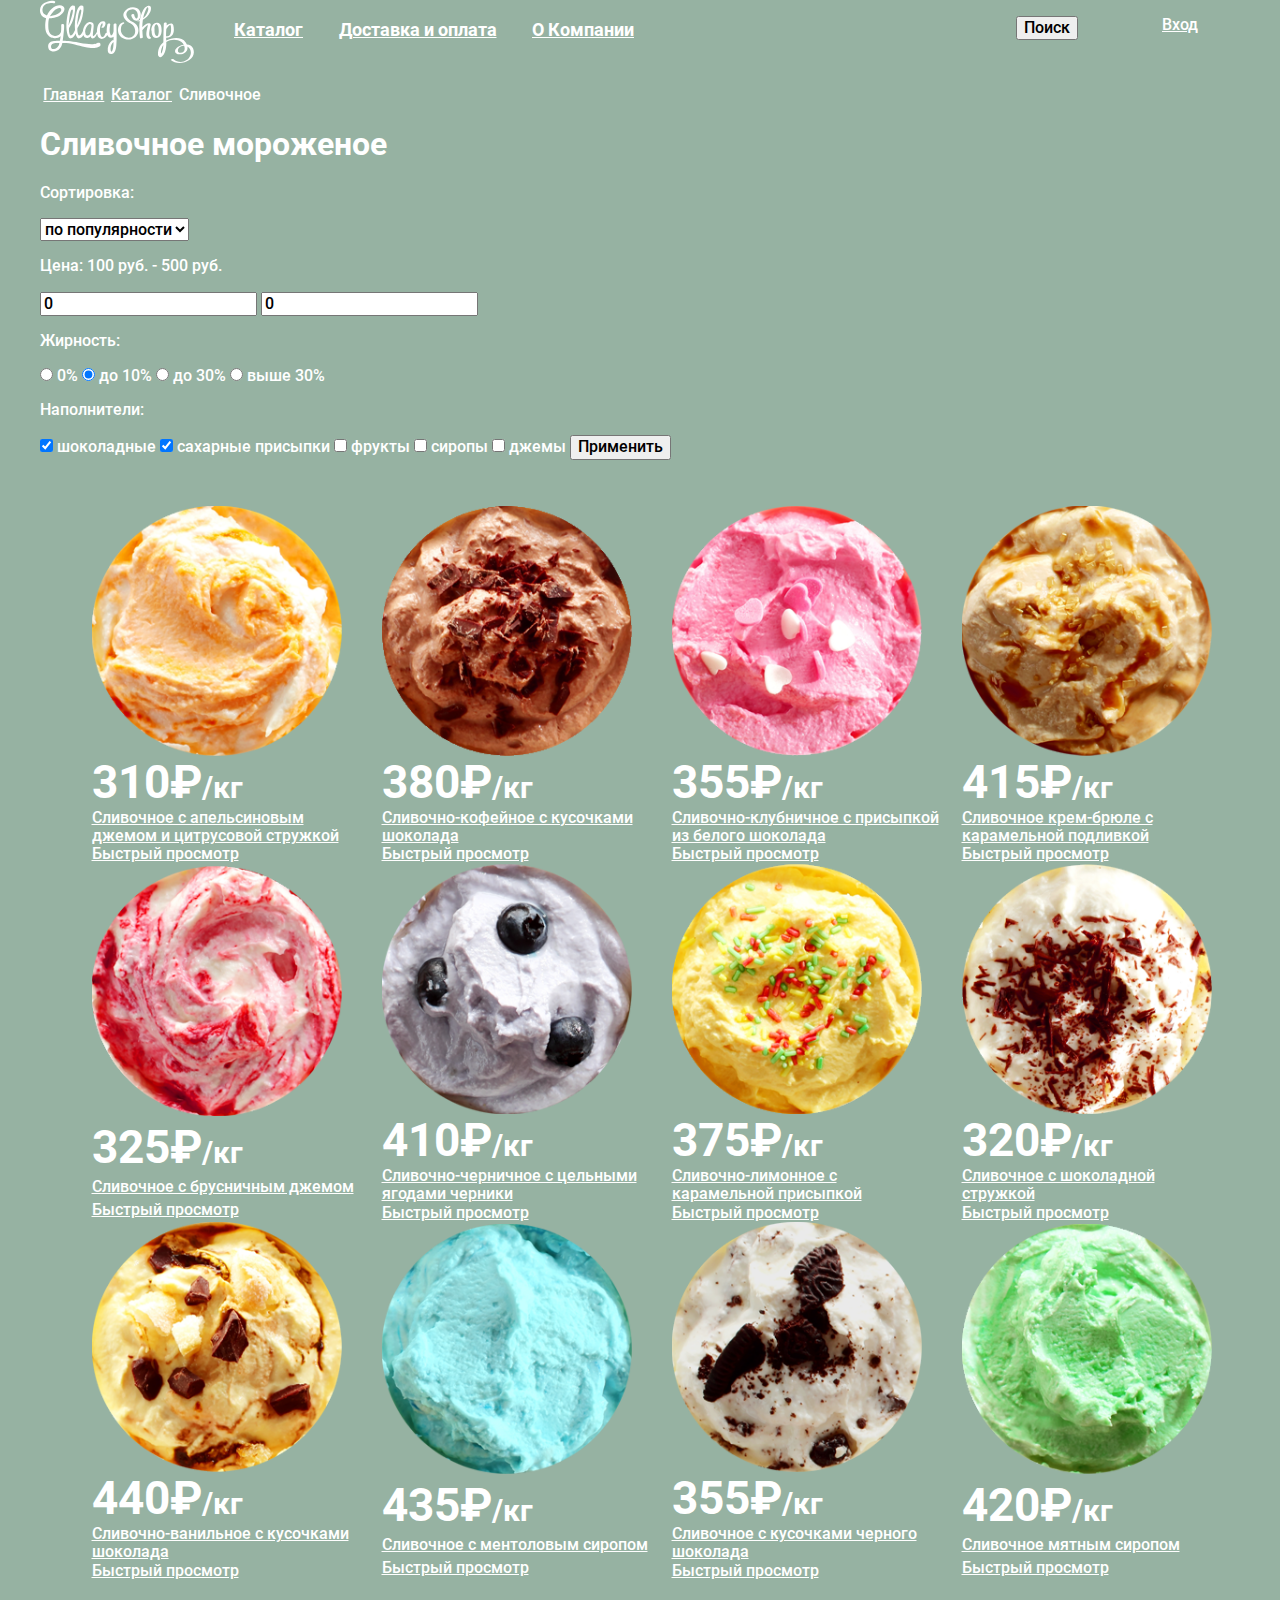
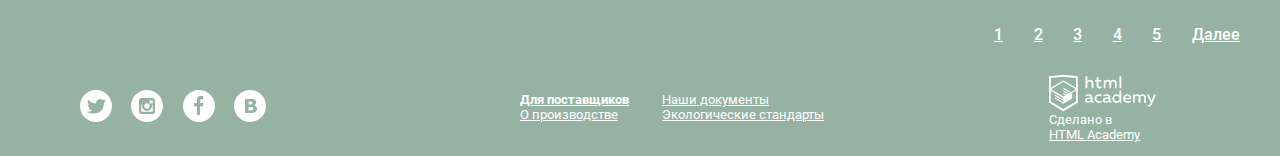
==== commit b3027bd8: "upd" ====
--- a/catalog.html
+++ b/catalog.html
@@ -8,7 +8,7 @@
   </head>
   <body>
     <div class="wrapper">
-      <header>
+      <header class="header">
         <nav class="main-navigation">
             <a href="index.html">
               <img src="img/logo.svg" width="154" height="64" alt="GllacyShop">
@@ -16,7 +16,7 @@
             <ul class="site-navigation">
               <li>
                 <a href="catalog.html">Каталог</a>
-                <ul>
+                <ul class="visually-hidden">
                   <li><a href="#1">Новинки</a></li>
                   <li><a href="#2">Сливочное</a></li>
                   <li><a href="#3">Щербеты</a></li>
@@ -27,24 +27,24 @@
               <li><a href="info.html">О Компании</a></li>
               </ul>
         </nav>
-          <ul class="user-navigation">
-              <li>
-                <button type="button">Поиск</button>
-                  <form class="search-form" id="search-form" action="https://echo.htmlacademy.ru" method="get">
-                  <input type="text" name="search" placeholder="Что ищем?">
-                </form>
+        <ul class="user-navigation">
+          <li>
+            <button type="button">Поиск</button>
+            <form class="search-form visually-hidden" id="search-form" action="https://echo.htmlacademy.ru" method="get">
+              <input type="text" name="search" placeholder="Что ищем?">
+            </form>
+            </li>
+          <li>
+          <a href="#">Вход</a>
+          <form class="login-form visually-hidden" id="login-form" action="https://echo.htmlacademy.ru" method="post">
+            <input type="email" name="email" placeholder="Электронная почта" required>
+            <input type="password" name="password" placeholder="Пароль" required>
+            <button type="submit">Войти</button>
+            <a href="#">Забыли пароль?</a>
+            <a href="#">Новая регистрация</a>
+          </form>
               </li>
-              <li>
-                <a href="#">Вход</a>
-                <form class="login-form" id="login-form" action="https://echo.htmlacademy.ru" method="post">
-                  <input type="email" name="email" placeholder="Электронная почта" required>
-                  <input type="password" name="password" placeholder="Пароль" required>
-                  <button type="submit">Войти</button>
-                  <a href="#">Забыли пароль?</a>
-                  <a href="#">Новая регистрация</a>
-                </form>
-              </li>
-              <li>
+              <li class="visually-hidden">
                 <div>
                   <button type="button">X</button>
                   <img src="img/ice-cream-1.png" width="32" height="32" alt="Пломбир с апельсиновым джемом">
@@ -67,7 +67,7 @@
             </ul>
       </header>
       <main>
-          <ul>
+          <ul class="catalog_navigation">
               <li><a href="index.html">Главная</a></li>
               <li><a href="catalog.html">Каталог</a></li>
               <li>Сливочное</li>
@@ -207,7 +207,7 @@
         </section>
         <section>
           <nav>
-            <ul>
+            <ul class="pages">
               <li><a href="#">1</a></li>
               <li><a href="#">2</a></li>
               <li><a href="#">3</a></li>
--- a/css/style.css
+++ b/css/style.css
@@ -52,6 +52,15 @@
   width: 270px;
   margin-left: 300px;
 }
+
+.catalog_navigation {
+  display: flex; 
+  justify-content: space-around;
+  width: 224px;
+  padding: 0;
+  list-style: none;
+}
+
 .promotions {
   display: flex; 
   justify-content: space-around;
@@ -132,6 +141,21 @@
   flex-direction: column;
   justify-content: space-between;
 }
+
+.pages {
+  display: flex;
+  list-style: none;
+  justify-content: space-between;
+  padding-right: 0;
+  padding-left: 954px;
+}
+
+
+
+
+
+
+
 
 /* Разметка */
 body {
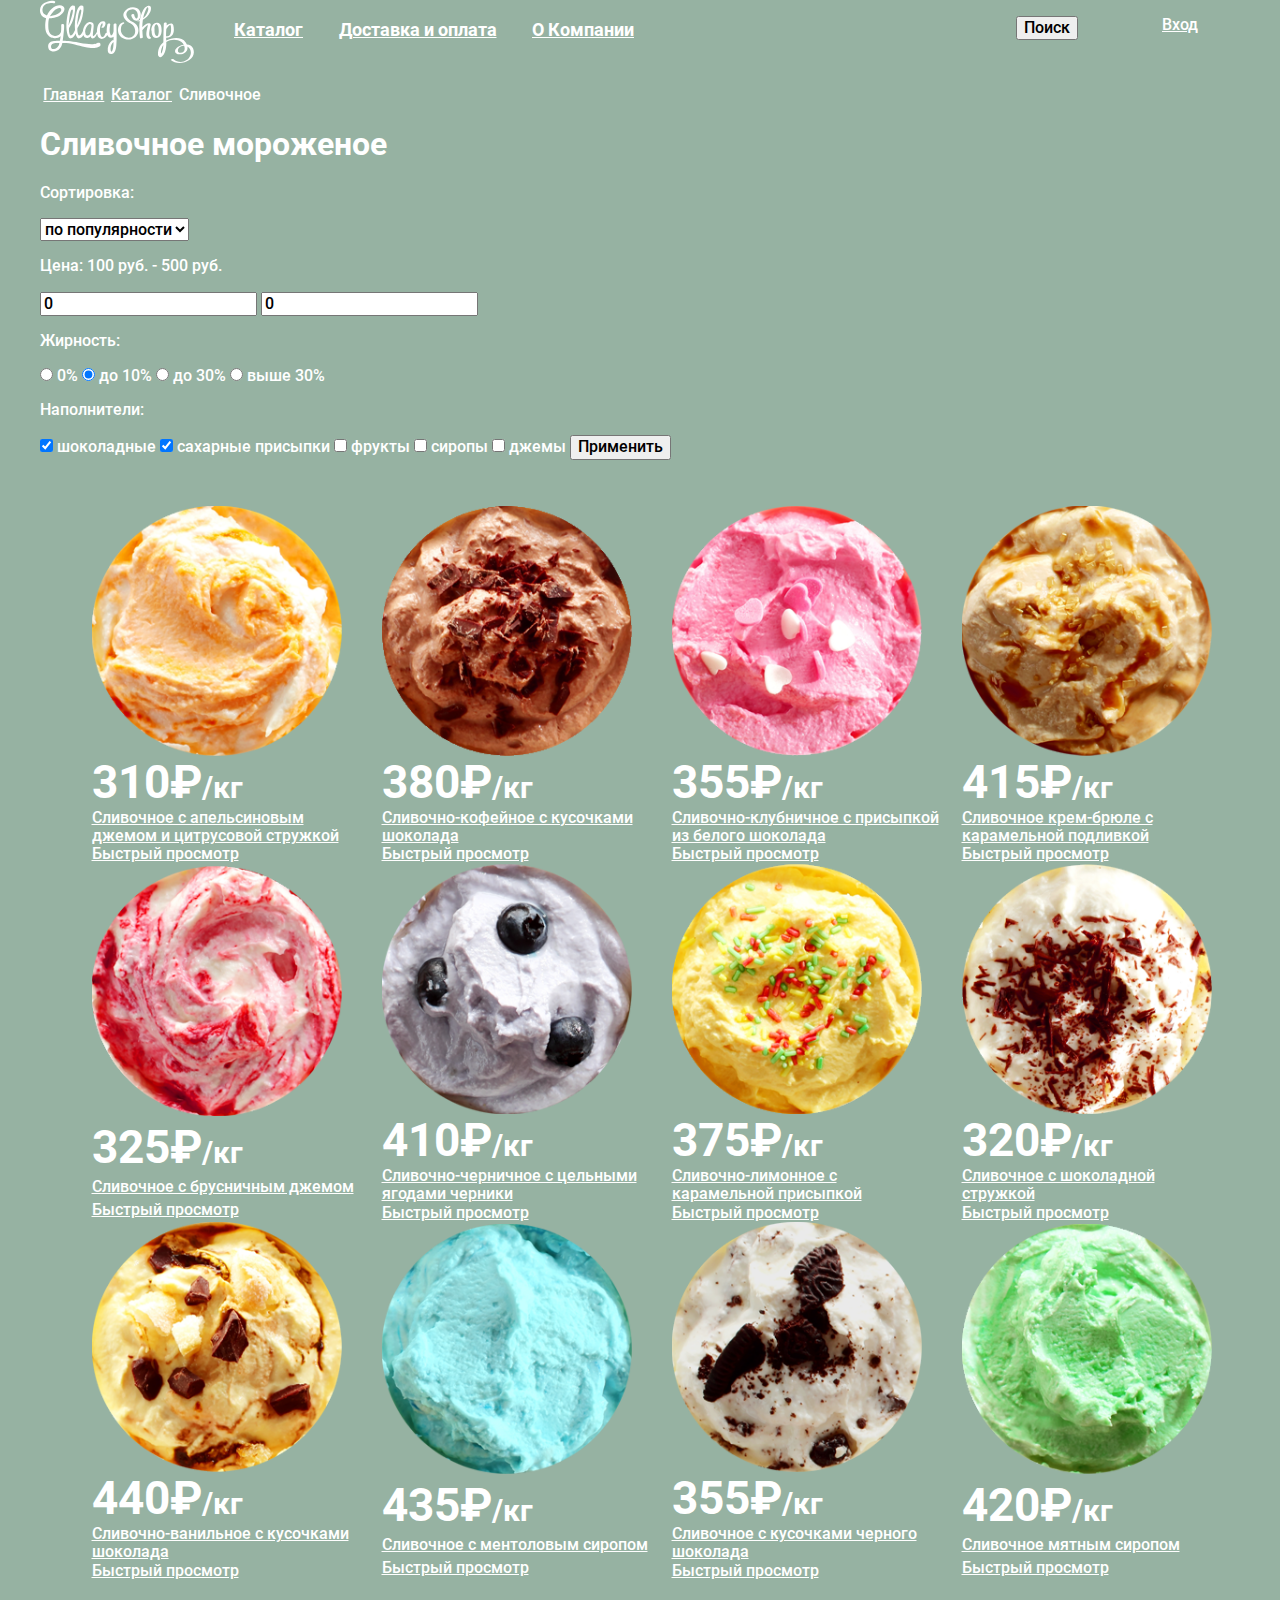
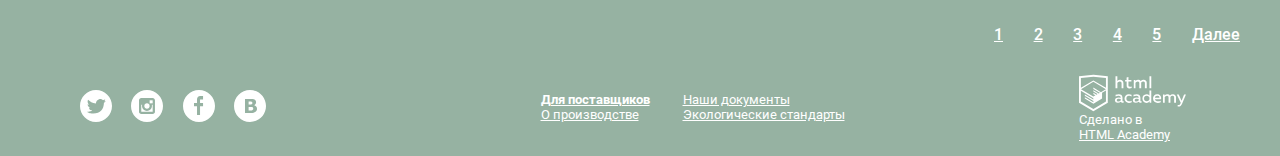
==== commit 3627c214: "upd" ====
--- a/catalog.html
+++ b/catalog.html
@@ -249,7 +249,7 @@
             <li><a href="#">Экологические стандарты</a></li>
           </div>
         </ul>
-        <p class="htmlacademy">
+        <p class="copyright">
           <img src="img/logo-htmlacademy.svg" height="40" width="107" alt="Логотип Академии">
           Сделано в <a href="https://htmlacademy.ru">HTML Academy</a>
         </p>
--- a/css/style.css
+++ b/css/style.css
@@ -27,15 +27,18 @@
       font-weight: 500;
       font-style: normal;
 }
+
 /* Сетка */
 .wrapper {
   min-width: 900px;
   max-width: 1200px;
   margin: 0 auto;
 }
+
 .header {
   display: flex;
 }
+
 .main-navigation {
   display: flex; 
 }
@@ -90,11 +93,14 @@
 
 .container_widgets {
   display: flex;
-}
+  justify-content: space-around;
+}
+
 .footer {
   width: 1146px;
   display: flex;
   align-items: center;
+  justify-content: space-between;
 }
 
 .social {
@@ -108,14 +114,15 @@
   width: 304px;
   display: flex;
   justify-content: space-between;
-  margin-left: 214px;
-}
-.htmlacademy {
+  
+}
+
+.copyright {
   display: flex;
   flex-direction: column;
   justify-content: space-between;
-  margin-left: 225px;
-}
+}
+
 .catalog-items {
   display: flex;
   justify-content: space-around;
@@ -129,12 +136,14 @@
   padding: 0;
   margin: 0;
 }
+
 .news {
   width: 560px;
   display: flex;
   justify-content: space-between;
   flex-direction: column;
 }
+
 .subscribe-form {
   width: 560px;
   display: flex;
@@ -150,12 +159,15 @@
   padding-left: 954px;
 }
 
-
-
-
-
-
-
+.map {
+  position: relative;
+}
+
+.address {
+  position: absolute;
+  top: 20px;
+  right: 27px;
+}
 
 /* Разметка */
 body {
@@ -194,9 +206,11 @@
   background-image: url("../img/wafer.jpg");
   background-repeat: repeat;
   background-color: #ffffff;
-  Border-radius: 25px;
+  border-radius: 25px;
   width: 1150px;
-}
+  margin: 0 auto;
+}
+
 .about > p {
   font-size: 24px;
   color: #323232;
@@ -206,7 +220,7 @@
 .about_technology {
   color: #323232;
   list-style: none;
-  font-weight: 100;
+  font-weight: 300;
   font-size: 16px;
 }
 
@@ -223,6 +237,7 @@
 .promotion_title { 
   font-size: 35px;
 }
+
 .promotion_text { 
   font-size: 18px;
 }
@@ -241,6 +256,7 @@
   color: #323232;
   font-weight: 500;
 }
+
 .last_news {
   font-size: 24px;
   font-weight: 700;
@@ -262,15 +278,19 @@
   font-size: 14px;
   background-image: url("../img/addres.png");
   background-repeat: no-repeat; 
-}
+  width: 300px;
+}
+
 .address > p {
   font-weight: 700;
   font-size: 18px;
 }
+
 .social {
   color: #ffffff;
   list-style: none;
 }
+
 .footer {
   font-weight: 300;
   color: #ffffff;
@@ -281,19 +301,23 @@
   text-decoration-color: #ffffff;
   list-style: none;
 }
+
 .provider {
   font-weight: 700;
 }
+
 .catalog-items a {
   font-weight: 500;
   font-size: 16px;
 }
+
 .catalog-items {
   font-size: 46px;
   font-weight: 700;
   list-style: none;
 
 }
+
 .catalog-items span {
   font-size: 30px;
 }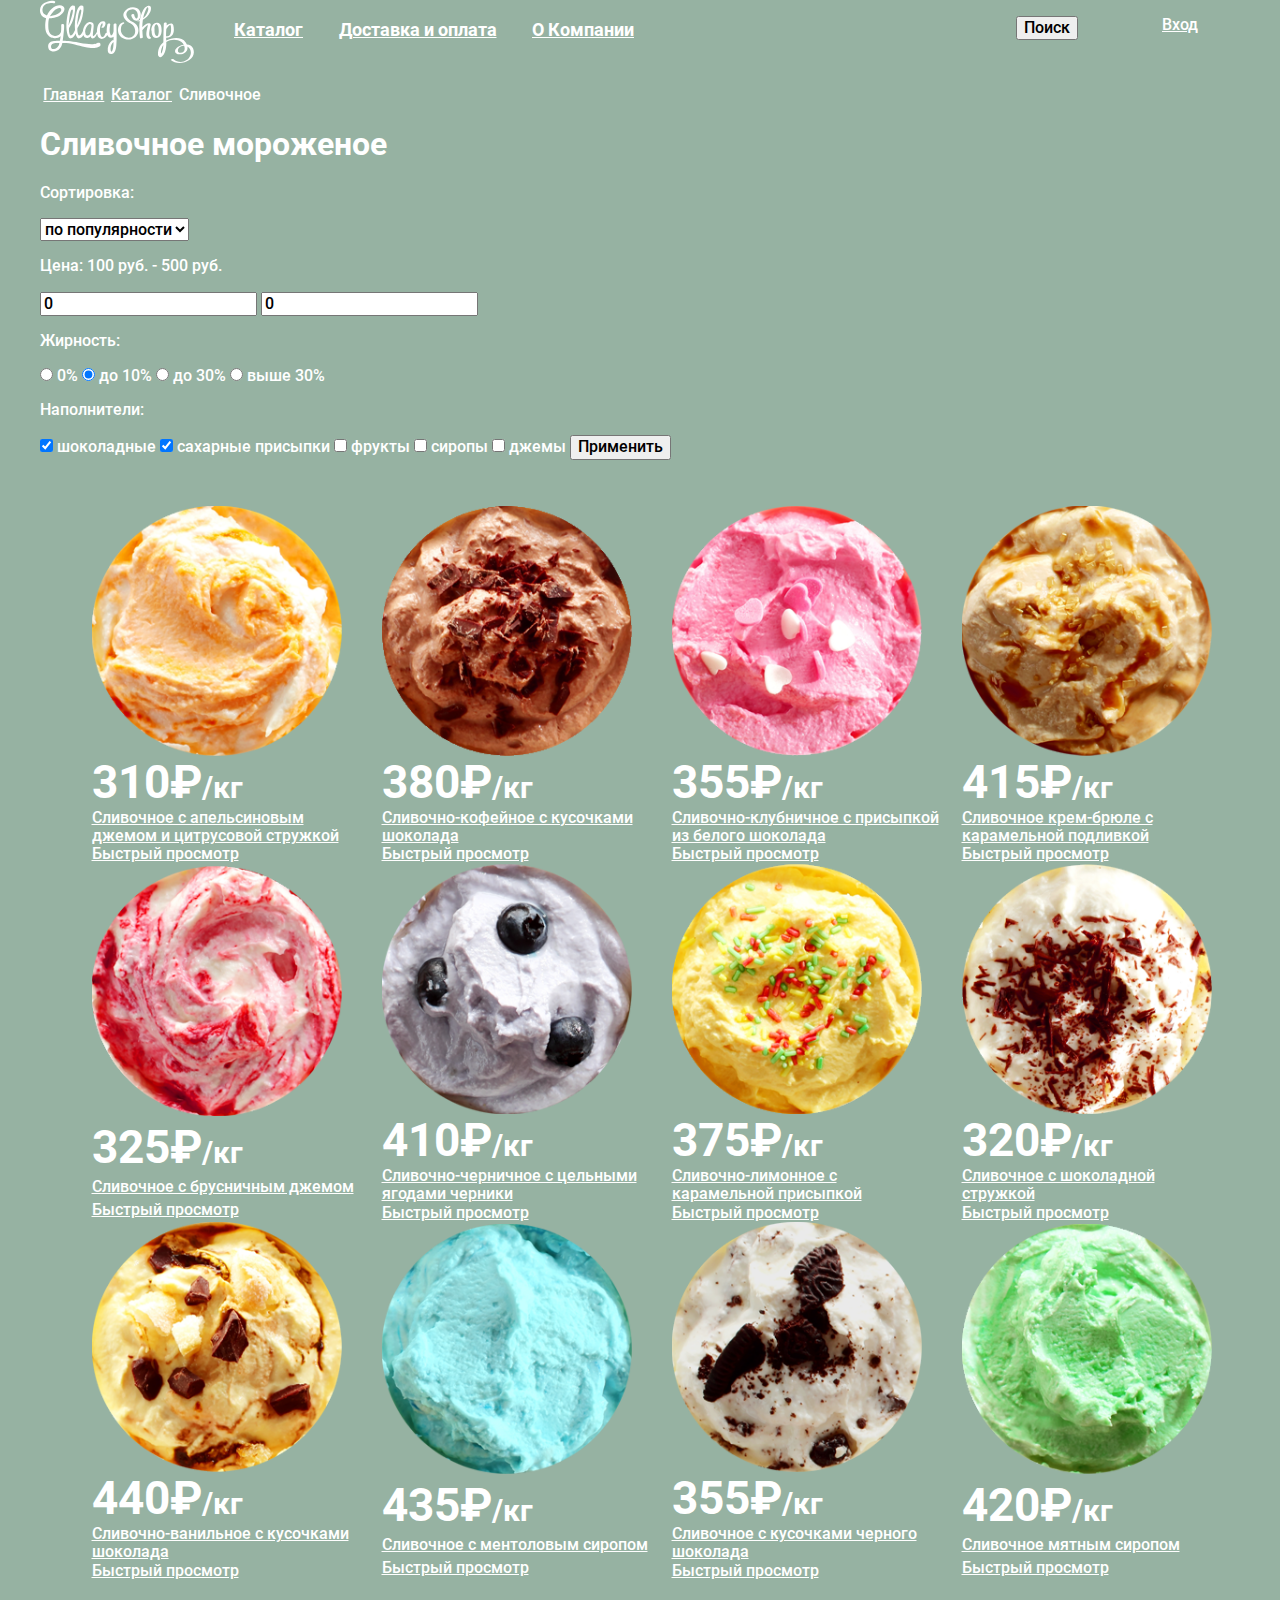
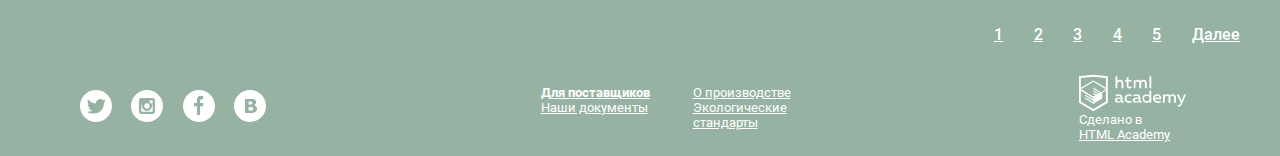
==== commit 334cb351: "upd" ====
--- a/catalog.html
+++ b/catalog.html
@@ -240,14 +240,10 @@
           </svg></a></li>
         </ul>
         <ul class="links">
-          <div class="links_provider"> 
             <li class="provider"><a href="#">Для поставщиков</a></li>
             <li><a href="#">О производстве</a></li>
-          </div> 
-          <div class="links_documents">
             <li><a href="#">Наши документы</a></li>
             <li><a href="#">Экологические стандарты</a></li>
-          </div>
         </ul>
         <p class="copyright">
           <img src="img/logo-htmlacademy.svg" height="40" width="107" alt="Логотип Академии">
--- a/css/style.css
+++ b/css/style.css
@@ -84,11 +84,13 @@
 .technology {
   display: flex;
   justify-content: space-between;
-  align-items: center;
-}
-
-.about_technology_item {
-  justify-content: space-between;
+  flex-wrap: wrap;
+  width: 1145px;
+}
+
+.about_technology {
+  display: flex;
+  width: 50%;
 }
 
 .container_widgets {
@@ -114,7 +116,11 @@
   width: 304px;
   display: flex;
   justify-content: space-between;
-  
+  flex-wrap: wrap;
+}
+
+.links li {
+  width: 50%;
 }
 
 .copyright {
@@ -167,6 +173,16 @@
   position: absolute;
   top: 20px;
   right: 27px;
+}
+
+.subscribe {
+  width: 560px;
+}
+
+.subscribe-form {
+  display: flex;
+  flex-direction: row; 
+  flex-wrap: nowrap;
 }
 
 /* Разметка */
@@ -264,7 +280,7 @@
   text-decoration-color: #5a5a5a;
 }
 
-.subscribe-form {
+.subscribe {
   background-image: url("../img/mailing.png");
   background-repeat: no-repeat; 
   font-size: 16px;
@@ -315,7 +331,6 @@
   font-size: 46px;
   font-weight: 700;
   list-style: none;
-
 }
 
 .catalog-items span {
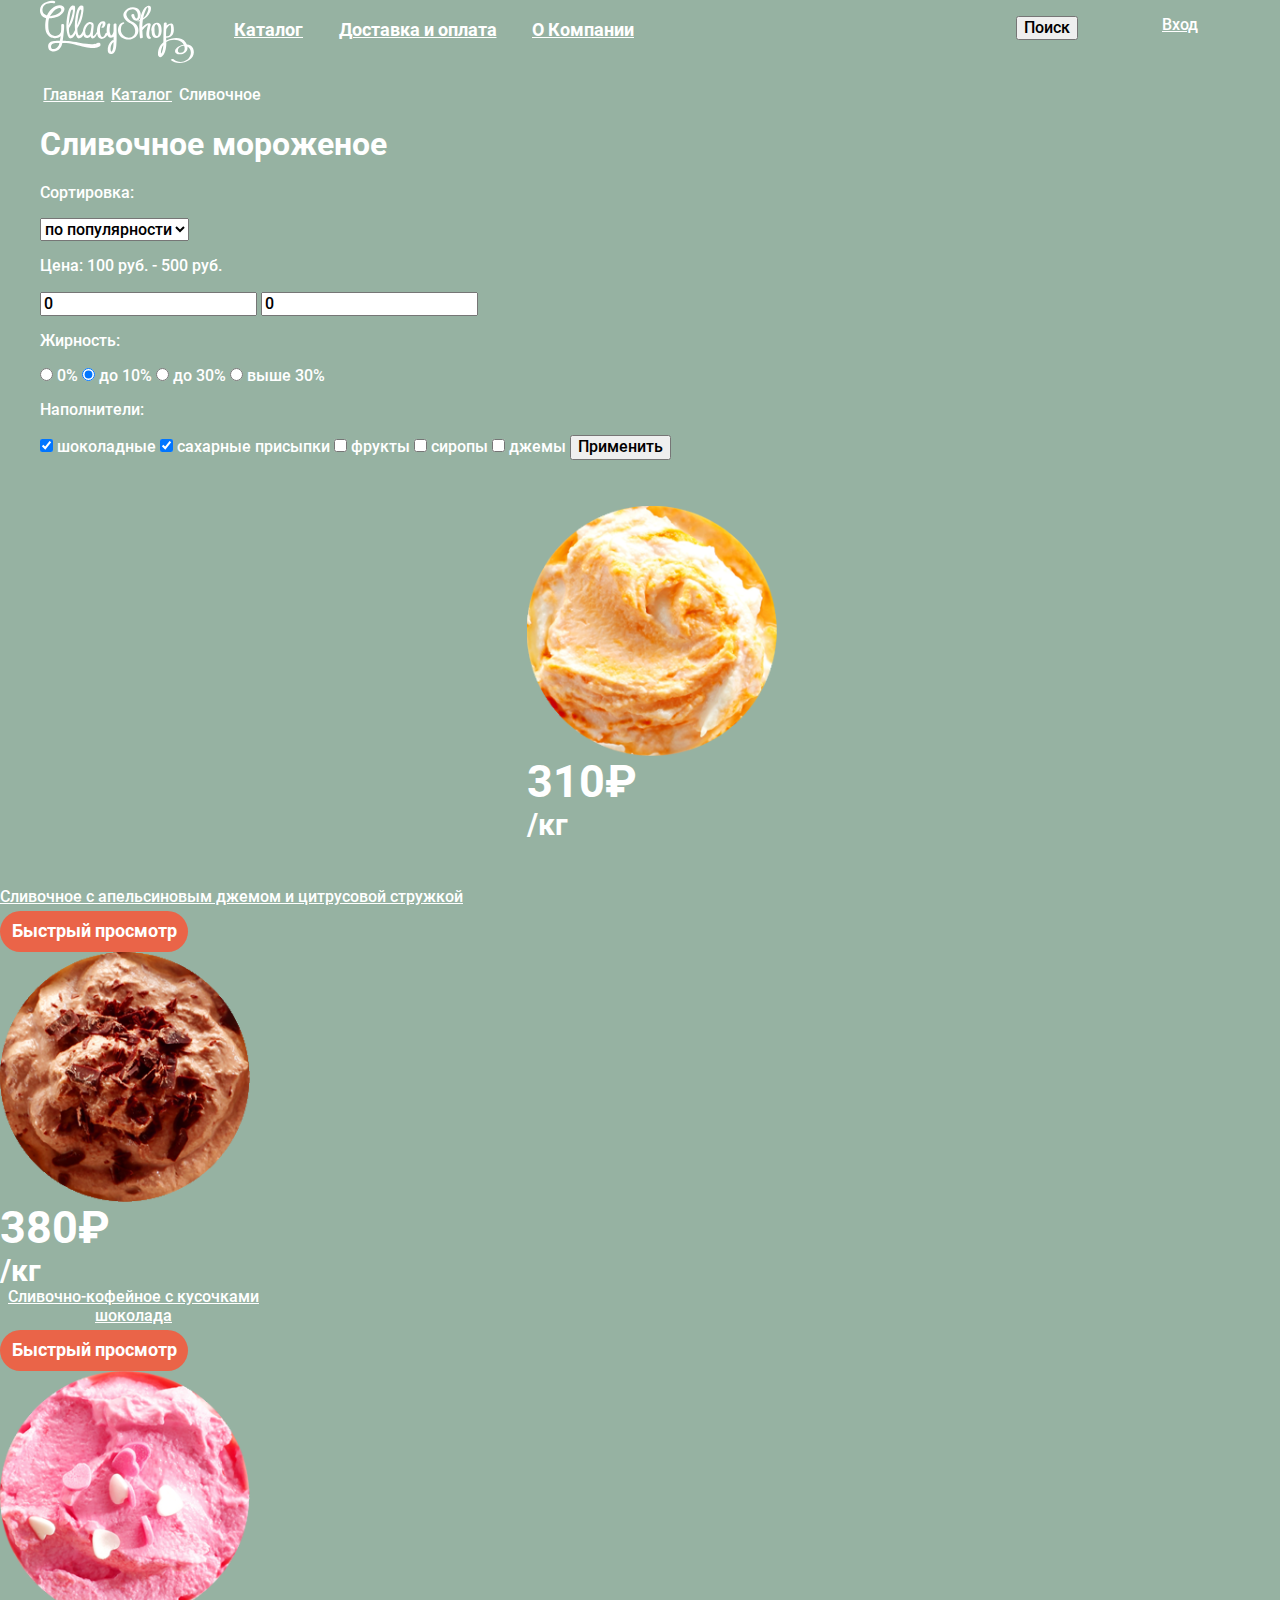
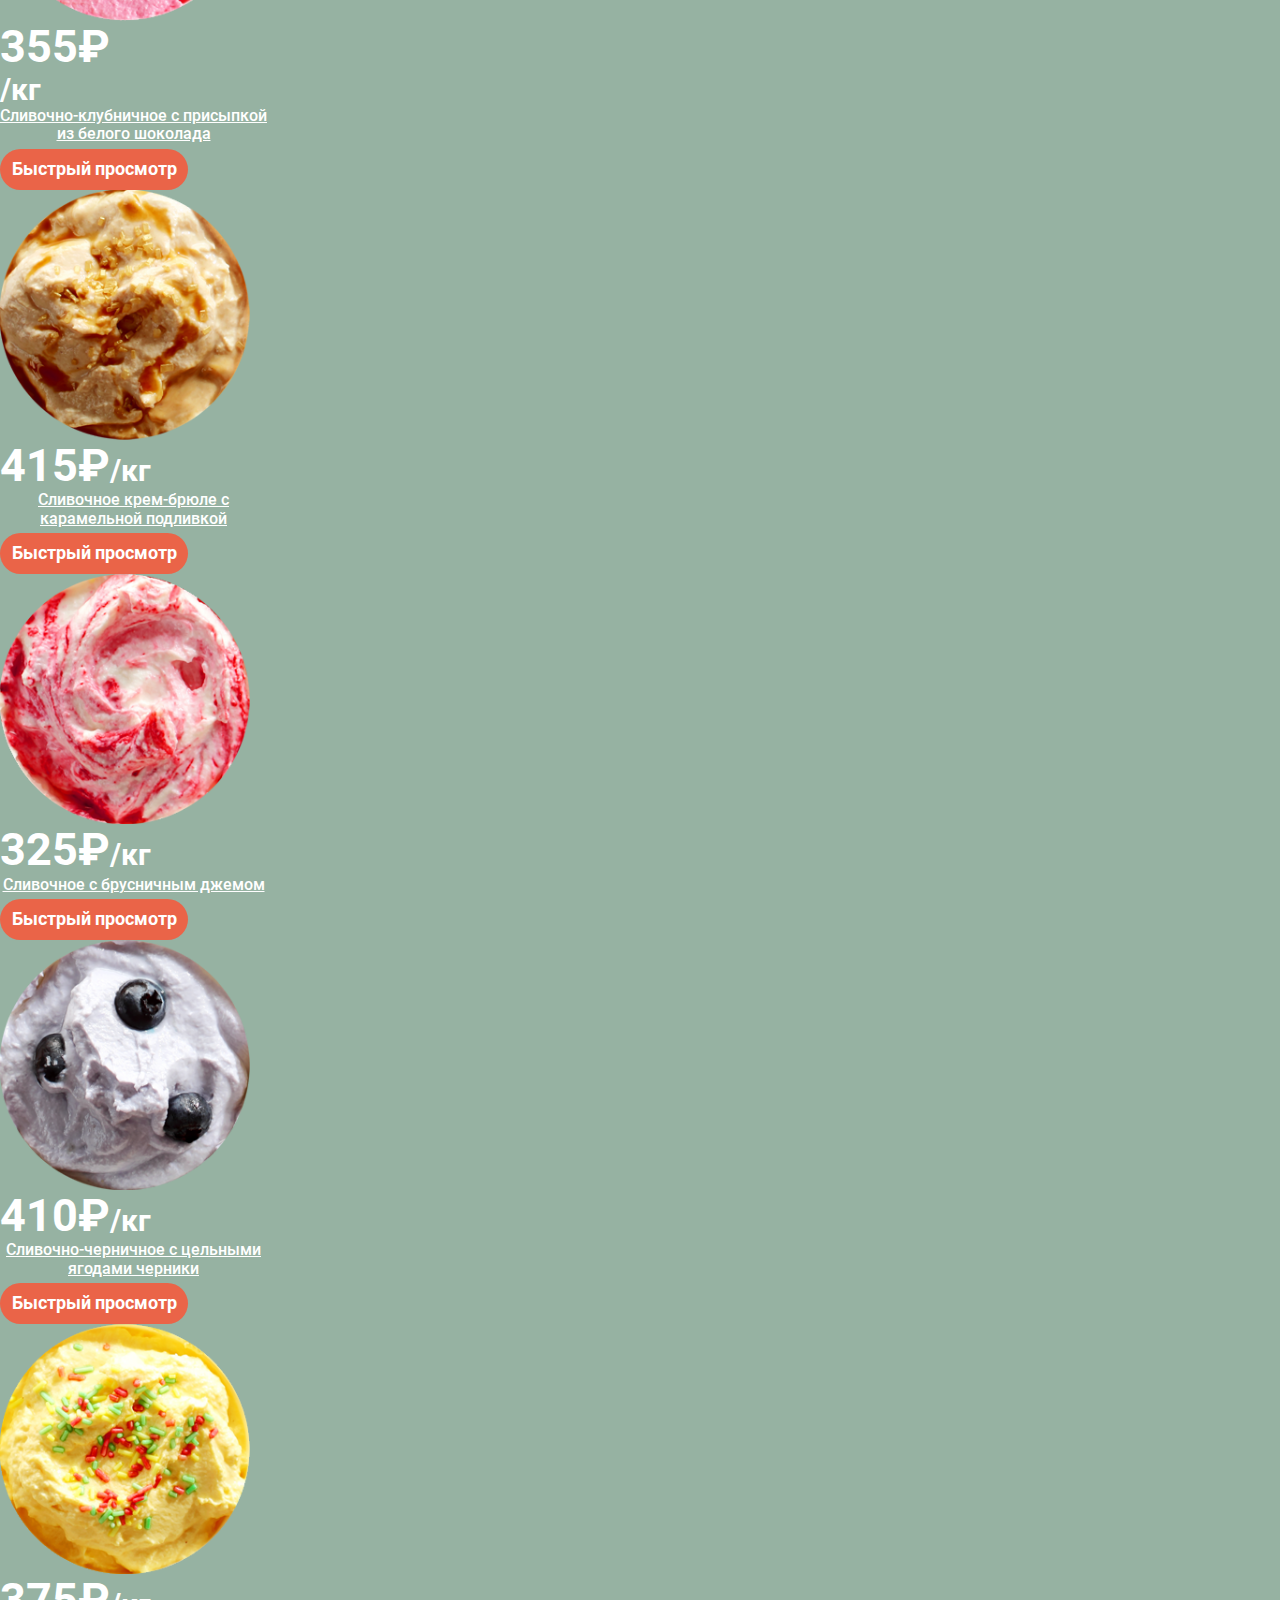
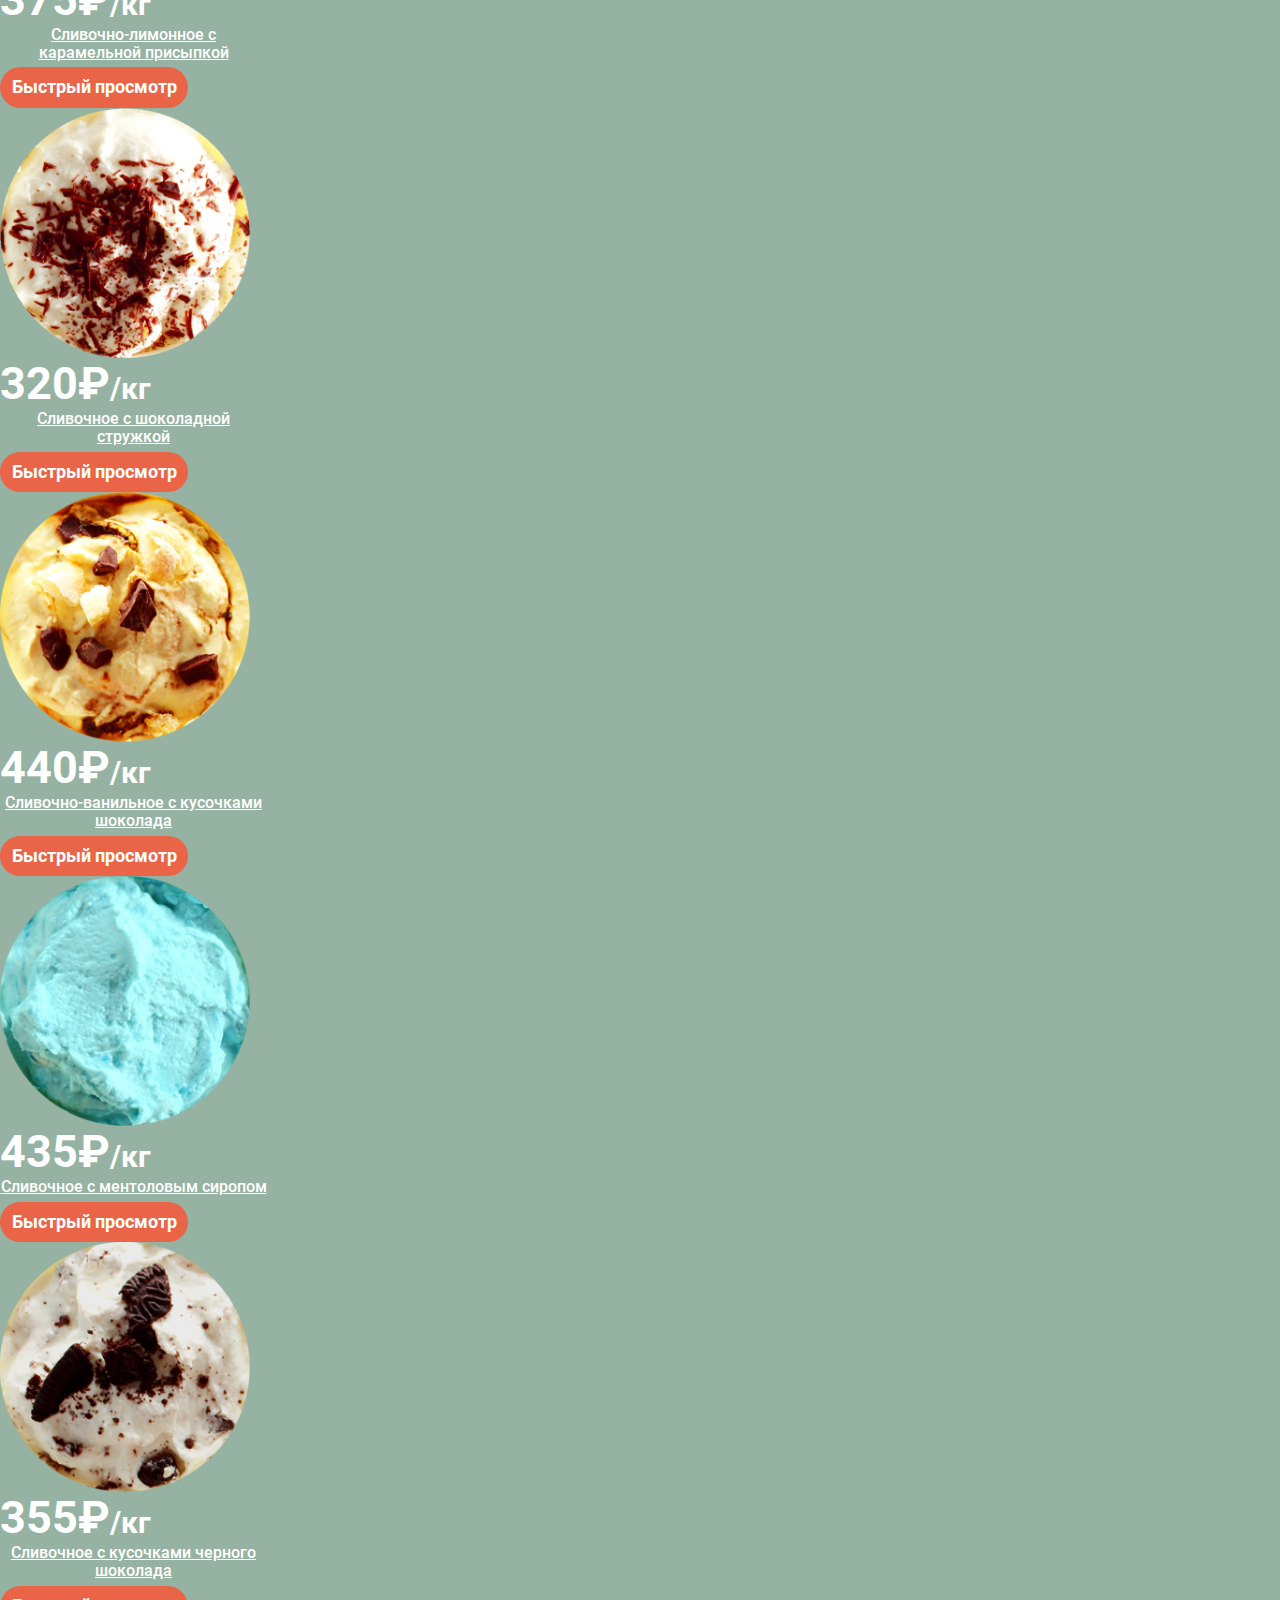
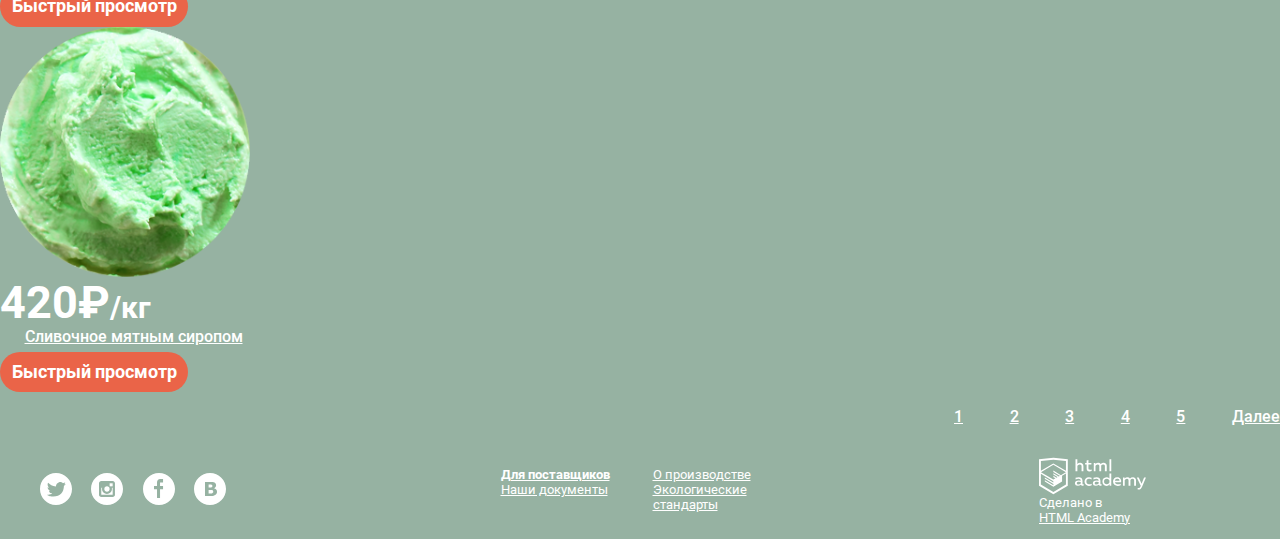
==== commit 7af4e33c: "upd" ====
--- a/catalog.html
+++ b/catalog.html
@@ -10,22 +10,22 @@
     <div class="wrapper">
       <header class="header">
         <nav class="main-navigation">
-            <a href="index.html">
-              <img src="img/logo.svg" width="154" height="64" alt="GllacyShop">
-            </a>
-            <ul class="site-navigation">
-              <li>
-                <a href="catalog.html">Каталог</a>
-                <ul class="visually-hidden">
-                  <li><a href="#1">Новинки</a></li>
-                  <li><a href="#2">Сливочное</a></li>
-                  <li><a href="#3">Щербеты</a></li>
-                  <li><a href="#4">Фруктовый лед</a></li>
-                  <li><a href="#5">Мелорин</a></li>
-                </ul>
-              <li><a href="price.html">Доставка и оплата</a></li>
-              <li><a href="info.html">О Компании</a></li>
+          <a href="index.html">
+            <img src="img/logo.svg" width="154" height="64" alt="GllacyShop">
+          </a>
+          <ul class="site-navigation">
+            <li>
+              <a href="catalog.html">Каталог</a>
+              <ul class="visually-hidden">                  
+                <li><a href="#1">Новинки</a></li>
+                <li><a href="#2">Сливочное</a></li>
+                <li><a href="#3">Щербеты</a></li>
+                <li><a href="#4">Фруктовый лед</a></li>
+                <li><a href="#5">Мелорин</a></li>
               </ul>
+            <li><a href="price.html">Доставка и оплата</a></li>
+            <li><a href="info.html">О Компании</a></li>
+            </ul>
         </nav>
         <ul class="user-navigation">
           <li>
@@ -39,53 +39,53 @@
           <form class="login-form visually-hidden" id="login-form" action="https://echo.htmlacademy.ru" method="post">
             <input type="email" name="email" placeholder="Электронная почта" required>
             <input type="password" name="password" placeholder="Пароль" required>
-            <button type="submit">Войти</button>
+            <button type="submit" class="button button_login">Войти</button>
             <a href="#">Забыли пароль?</a>
             <a href="#">Новая регистрация</a>
           </form>
               </li>
-              <li class="visually-hidden">
-                <div>
-                  <button type="button">X</button>
-                  <img src="img/ice-cream-1.png" width="32" height="32" alt="Пломбир с апельсиновым джемом">
-                  <p>Пломбир с апельсиновым джемом</p>
-                  <p>1,5 кг x 200 руб.</p>
-                  300 руб.
-                </div>
-                <div>
-                  <button type="button">X</button>
-                  <img src="img/ice-cream-2.png" width="32" height="32" alt="Клубничный пломбир с присыпкой из белого шоколада">
+          <li class="visually-hidden">
+            <div>
+              <button type="button">X</button>
+                <img src="img/ice-cream-1.png" width="32" height="32" alt="Пломбир с апельсиновым джемом">
+                <p>Пломбир с апельсиновым джемом</p>
+                <p>1,5 кг x 200 руб.</p>
+                300 руб.
+              </div>
+            <div>
+              <button type="button">X</button>
+                <img src="img/ice-cream-2.png" width="32" height="32" alt="Клубничный пломбир с присыпкой из белого шоколада">
                   <p>Клубничный пломбир с присыпкой из белого шоколада</p>
                   <p>1,5 кг x 300 руб.</p>
                   <p>450 руб.</p>
-                </div>
-                <div>
-                  <p>Итого: 750 руб.</p>
-                  <a href="#">Оформить заказ</a>
-                </div>
-              </li>
-            </ul>
+              </div>
+            <div>
+              <p>Итого: 750 руб.</p>
+              <a href="#" class="button">Оформить заказ</a>
+              </div>
+            </li>
+          </ul>
       </header>
       <main>
           <ul class="catalog_navigation">
-              <li><a href="index.html">Главная</a></li>
-              <li><a href="catalog.html">Каталог</a></li>
-              <li>Сливочное</li>
+            <li><a href="index.html">Главная</a></li>
+            <li><a href="catalog.html">Каталог</a></li>
+            <li>Сливочное</li>
             </ul>
           <h1>Сливочное мороженое</h1>
           <section>
-              <form action="https://echo.htmlacademy.ru" method="get">
-                <p>Сортировка:</p>
-                <select name="half-width">
-                  <option value="popular">по популярности</option>
-                </select>
-                <p>Цена: 100 руб. - 500 руб.</p>
+            <form action="https://echo.htmlacademy.ru" method="get">
+              <p>Сортировка:</p>
+              <select name="half-width">
+                <option value="popular">по популярности</option>
+              </select>
+              <p>Цена: 100 руб. - 500 руб.</p>
                 <div class="range-slider">
                   <input type="number" value="0" name="min">
                   <input type="number" value="0" name="max">
-                  <div class="range-slider-track">
-                    <div class="range-slider-pin range-slider-pin-min"></div>
-                    <div class="range-slider-pin range-slider-pin-max"></div>
+                <div class="range-slider-track">
+                  <div class="range-slider-pin range-slider-pin-min"></div>
+                  <div class="range-slider-pin range-slider-pin-max"></div>
                   </div>
                 </div>
                 <p>Жирность:</p>
@@ -131,78 +131,78 @@
           </section>
           <section>
             <ul class="catalog-items">
-                  <li class="item">
-                    <img src="img/ice-cream-1.png" width="250" height="250" alt="Сливочное с апельсиновым джемом и цитрусовой стружкой">
-                    <div class="price">310&#8381;<span>/кг</span></div>
-                    <a href="#">Сливочное с апельсиновым джемом и цитрусовой стружкой</a>
-                    <a href="#">Быстрый просмотр</a>
-                  </li>
-                  <li class="item">
-                    <img src="img/ice-cream-2.png" width="250" height="250" alt="Сливочно-кофейное с кусочками шоколада">
-                    <div class="price">380&#8381;<span>/кг</span></div>
-                    <a href="#">Сливочно-кофейное с кусочками шоколада</a>
-                    <a href="#">Быстрый просмотр</a>
-                  </li>
-                  <li class="item">
-                    <img src="img/ice-cream-3.png" width="250" height="250" alt="Сливочно-клубничное с присыпкой из белого шоколада">
-                    <div class="price">355&#8381;<span>/кг</span></div>
-                    <a href="#">Сливочно-клубничное с присыпкой из белого шоколада</a>
-                    <a href="#">Быстрый просмотр</a>
-                  </li>
-                  <li class="item">
-                    <img src="img/ice-cream-4.png" width="250" height="250" alt="Сливочное крем-брюле с карамельной подливкой">
-                    <div class="price">415&#8381;<span>/кг</span></div>
-                    <a href="#">Сливочное крем-брюле с карамельной подливкой</a>
-                    <a href="#">Быстрый просмотр</a>
-                  </li>
-                  <li class="item">
-                    <img src="img/ice-cream-5.png" width="250" height="250" alt="Сливочное с брусничным джемом">
-                    <div class="price">325&#8381;<span>/кг</span></div>
-                    <a href="#">Сливочное с брусничным джемом</a>
-                    <a href="#">Быстрый просмотр</a>
-                  </li>
-                  <li class="item">
-                    <img src="img/ice-cream-6.png" width="250" height="250" alt="Сливочно-черничное с цельными ягодами черники">
-                    <div class="price">410&#8381;<span>/кг</span></div>
-                    <a href="#">Сливочно-черничное с цельными ягодами черники</a>
-                    <a href="#">Быстрый просмотр</a>
-                  </li>
-                  <li class="item">
-                    <img src="img/ice-cream-7.png" width="250" height="250" alt="Сливочно-лимонное с карамельной присыпкой">
-                    <div class="price">375&#8381;<span>/кг</span></div>
-                    <a href="#">Сливочно-лимонное с карамельной присыпкой</a>
-                    <a href="#">Быстрый просмотр</a>
-                  </li>
-                  <li class="item">
-                    <img src="img/ice-cream-8.png" width="250" height="250" alt="Сливочное с шоколадной стружкой">
-                    <div class="price">320&#8381;<span>/кг</span></div>
-                    <a href="#">Сливочное с шоколадной стружкой</a>
-                    <a href="#">Быстрый просмотр</a>
-                  </li>
-                  <li class="item">
-                    <img src="img/ice-cream-9.png" width="250" height="250" alt="Сливочно-ванильное с кусочками шоколада">
-                    <div class="price">440&#8381;<span>/кг</span></div>
-                    <a href="#">Сливочно-ванильное с кусочками шоколада</a>
-                    <a href="#">Быстрый просмотр</a>
-                  </li>
-                  <li class="item">
-                    <img src="img/ice-cream-10.png" width="250" height="250" alt="Сливочное с ментоловым сиропом">
-                    <div class="price">435&#8381;<span>/кг</span></div>
-                    <a href="#">Сливочное с ментоловым сиропом</a>
-                    <a href="#">Быстрый просмотр</a>
-                  </li>
-                  <li class="item">
-                    <img src="img/ice-cream-11.png" width="250" height="250" alt="Сливочное с кусочками черного шоколада">
-                    <div class="price">355&#8381;<span>/кг</span></div>
-                    <a href="#">Сливочное с кусочками черного шоколада</a>
-                    <a href="#">Быстрый просмотр</a>
-                  </li>
-                  <li class="item">
-                    <img src="img/ice-cream-12.png" width="250" height="250" alt="Сливочное с мятным сиропом">
-                    <div class="price">420&#8381;<span>/кг</span></div>
-                    <a href="#">Сливочное мятным сиропом</a>
-                    <a href="#">Быстрый просмотр</a>
-                  </li>
+              <li class="item">
+                <img src="img/ice-cream-1.png" width="250" height="250" alt="Сливочное с апельсиновым джемом и цитрусовой стружкой">
+                <div class="price">310&#8381;</div><span class="kilo">/кг</span></div>
+                <a href="#" class="item_name">Сливочное с апельсиновым джемом и цитрусовой стружкой</a>
+                <a href="#" class="button">Быстрый просмотр</a>
+                </li>
+              <li class="item">
+                <img src="img/ice-cream-2.png" width="250" height="250" alt="Сливочно-кофейное с кусочками шоколада">
+                <div class="price">380&#8381;</div><span class="kilo">/кг</span></div>
+                <a href="#" class="item_name">Сливочно-кофейное с кусочками шоколада</a>
+                <a href="#" class="button">Быстрый просмотр</a>
+                </li>
+              <li class="item">
+                <img src="img/ice-cream-3.png" width="250" height="250" alt="Сливочно-клубничное с присыпкой из белого шоколада">
+                <div class="price">355&#8381;</div><span class="kilo">/кг</span></div>
+                <a href="#" class="item_name">Сливочно-клубничное с присыпкой из белого шоколада</a>
+                <a href="#" class="button">Быстрый просмотр</a>
+                </li>
+              <li class="item">
+                <img src="img/ice-cream-4.png" width="250" height="250" alt="Сливочное крем-брюле с карамельной подливкой">
+                <div class="price">415&#8381;<span class="kilo">/кг</span></div>
+                <a href="#" class="item_name">Сливочное крем-брюле с карамельной подливкой</a>
+                <a href="#" class="button">Быстрый просмотр</a>
+                </li>
+              <li class="item">
+                <img src="img/ice-cream-5.png" width="250" height="250" alt="Сливочное с брусничным джемом">
+                <div class="price">325&#8381;<span class="kilo">/кг</span></div>
+                <a href="#" class="item_name">Сливочное с брусничным джемом</a>
+                <a href="#" class="button">Быстрый просмотр</a>
+                </li>
+              <li class="item">
+                <img src="img/ice-cream-6.png" width="250" height="250" alt="Сливочно-черничное с цельными ягодами черники">
+                <div class="price">410&#8381;<span class="kilo">/кг</span></div>
+                <a href="#" class="item_name">Сливочно-черничное с цельными ягодами черники</a>
+                <a href="#" class="button">Быстрый просмотр</a>
+                </li>
+              <li class="item">
+                <img src="img/ice-cream-7.png" width="250" height="250" alt="Сливочно-лимонное с карамельной присыпкой">
+                <div class="price">375&#8381;<span class="kilo">/кг</span></div>
+                <a href="#" class="item_name">Сливочно-лимонное с карамельной присыпкой</a>
+                <a href="#" class="button">Быстрый просмотр</a>
+                </li>
+              <li class="item">
+                <img src="img/ice-cream-8.png" width="250" height="250" alt="Сливочное с шоколадной стружкой">
+                <div class="price">320&#8381;<span class="kilo">/кг</span></div>
+                <a href="#" class="item_name">Сливочное с шоколадной стружкой</a>
+                <a href="#" class="button">Быстрый просмотр</a>
+                </li>
+              <li class="item">
+                <img src="img/ice-cream-9.png" width="250" height="250" alt="Сливочно-ванильное с кусочками шоколада">
+                <div class="price">440&#8381;<span class="kilo">/кг</span></div>
+                <a href="#" class="item_name">Сливочно-ванильное с кусочками шоколада</a>
+                <a href="#" class="button">Быстрый просмотр</a>
+                </li>
+              <li class="item">
+                <img src="img/ice-cream-10.png" width="250" height="250" alt="Сливочное с ментоловым сиропом">
+                <div class="price">435&#8381;<span class="kilo">/кг</span></div>
+                <a href="#" class="item_name">Сливочное с ментоловым сиропом</a>
+                <a href="#" class="button">Быстрый просмотр</a>
+                </li>
+              <li class="item">
+                <img src="img/ice-cream-11.png" width="250" height="250" alt="Сливочное с кусочками черного шоколада">
+                <div class="price">355&#8381;<span class="kilo">/кг</span></div>
+                <a href="#" class="item_name">Сливочное с кусочками черного шоколада</a>
+                <a href="#" class="button">Быстрый просмотр</a>
+                </li>
+              <li class="item">
+                <img src="img/ice-cream-12.png" width="250" height="250" alt="Сливочное с мятным сиропом">
+                <div class="price">420&#8381;<span class="kilo">/кг</span></div>
+                <a href="#" class="item_name">Сливочное мятным сиропом</a>
+                <a href="#" class="button">Быстрый просмотр</a>
+                </li>
               </ul>
         </section>
         <section>
--- a/css/style.css
+++ b/css/style.css
@@ -219,7 +219,7 @@
 }
 
 .about {
-  background-image: url("../img/wafer.jpg");
+  background-image: url("../img/wafer.png");
   background-repeat: repeat;
   background-color: #ffffff;
   border-radius: 25px;
@@ -335,4 +335,73 @@
 
 .catalog-items span {
   font-size: 30px;
+}
+
+.store_mode {
+  display: flex;
+  flex-direction: column;
+  justify-content: space-around;
+  font-size: 14px;
+  font-weight: 700;
+  align-items: flex-end;
+}
+
+.phone {
+  display: flex;
+  font-size: 22px;
+}
+
+.price {
+  font-size: 45px;
+  font-weight: 700;
+}
+
+.kilo {
+  font-size: 30px;
+  font-weight: 700;
+}
+
+.item_name {
+  font-size: 16px;
+  font-weight: 500;
+  text-align: center;
+}
+
+.button {
+  display: block;
+  text-decoration: none;
+  font-weight: 700;
+  text-align: center;
+  background-color: #ea6448;
+  border-radius: 25px;
+  margin-top: 5px;
+  width: 168px;
+  padding: 10px;
+  color: #ffffff;
+  font-size: 18px;
+}
+
+.button_rasp {
+  width: 140px;
+}
+
+.button_choco {
+  width: 164px;
+}
+
+.button_login {
+  width: 100px;
+}
+
+.button_slider {
+  font-size: 32px;
+  width: 280px;
+}
+
+.button_feedback {
+  width: 252px;
+}
+
+.button_sub {
+  width: 110px;
 }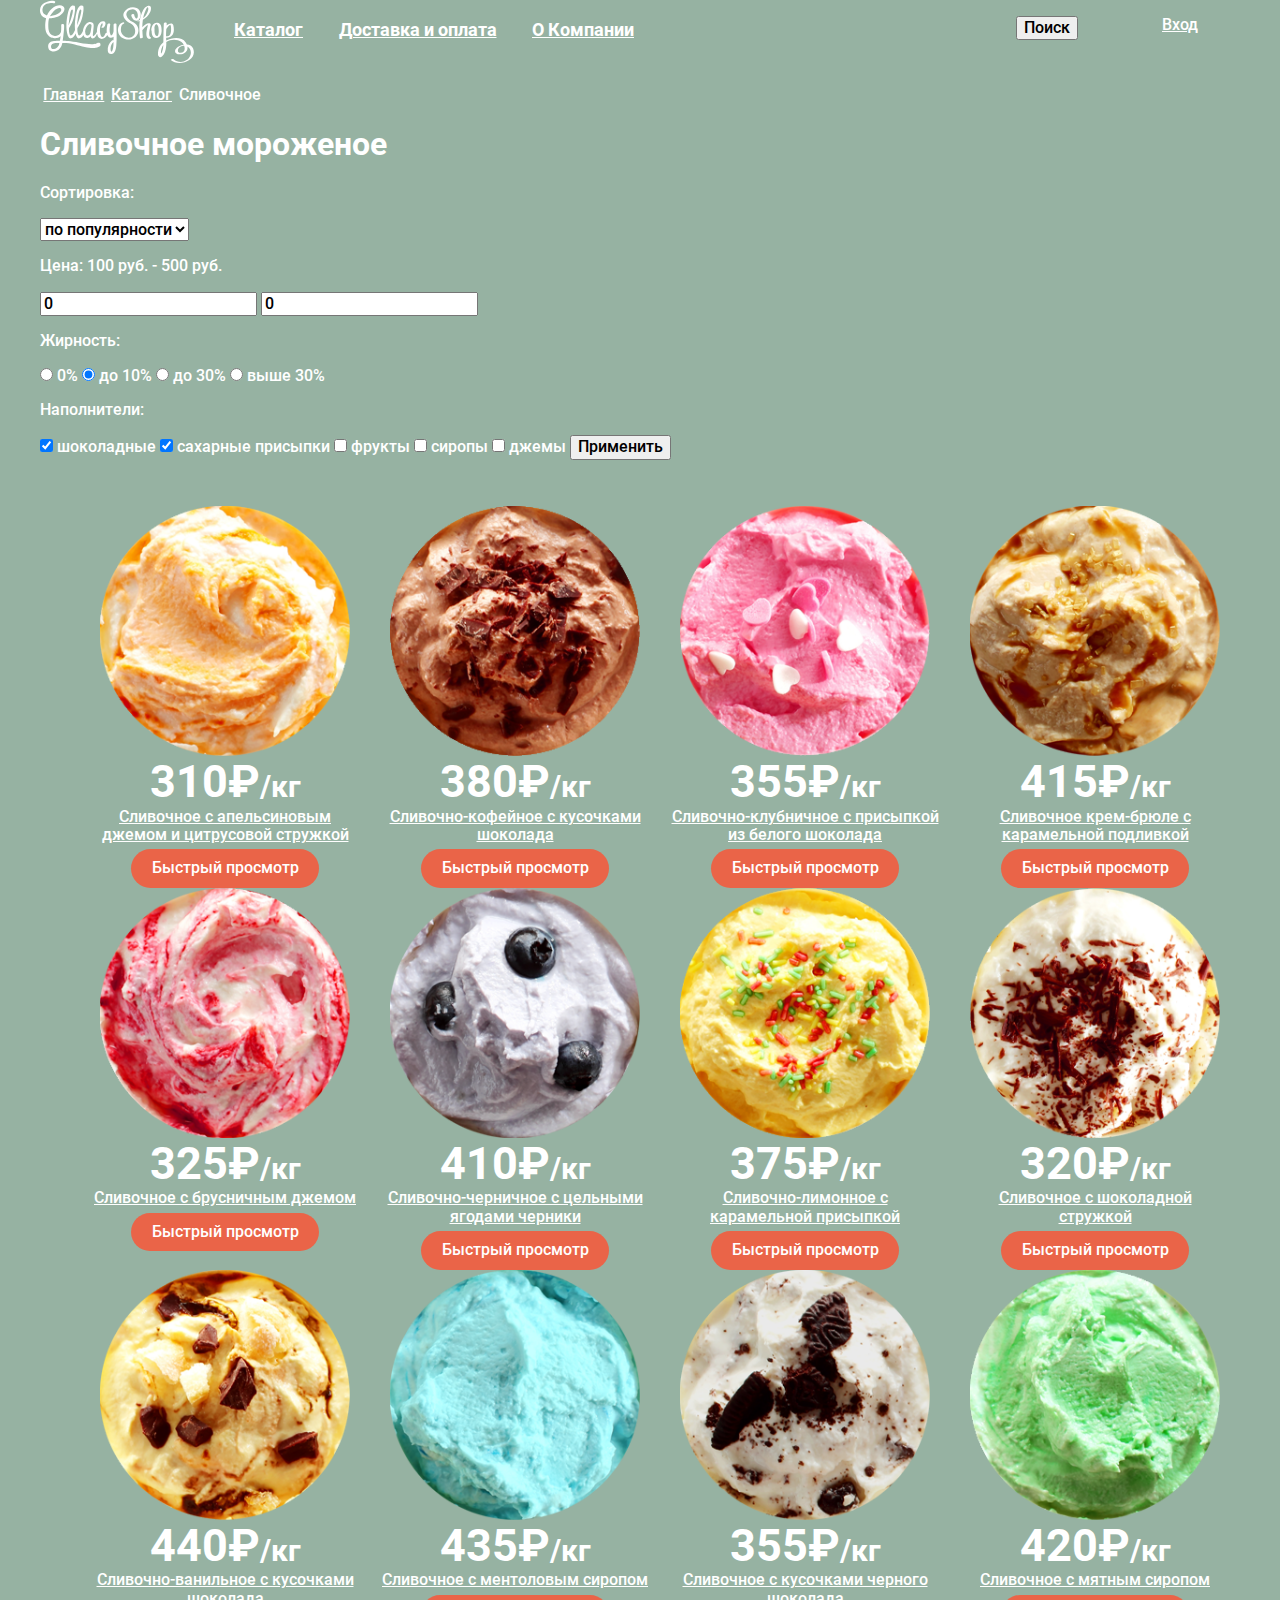
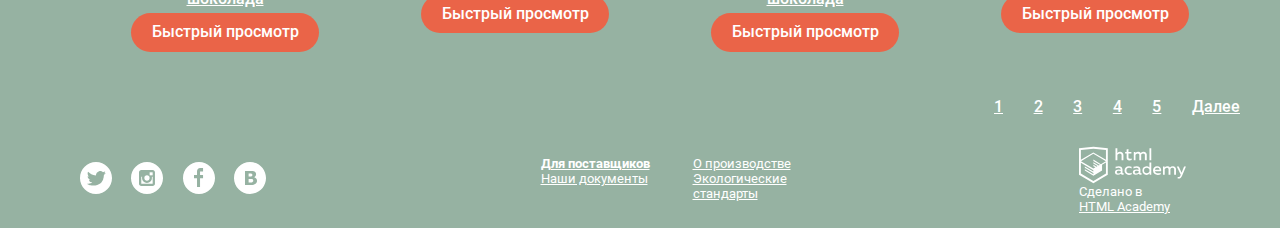
==== commit 5d954216: "Upd" ====
--- a/catalog.html
+++ b/catalog.html
@@ -133,19 +133,19 @@
             <ul class="catalog-items">
               <li class="item">
                 <img src="img/ice-cream-1.png" width="250" height="250" alt="Сливочное с апельсиновым джемом и цитрусовой стружкой">
-                <div class="price">310&#8381;</div><span class="kilo">/кг</span></div>
+                <div class="price">310&#8381;<span class="kilo">/кг</span></div>
                 <a href="#" class="item_name">Сливочное с апельсиновым джемом и цитрусовой стружкой</a>
                 <a href="#" class="button">Быстрый просмотр</a>
                 </li>
               <li class="item">
                 <img src="img/ice-cream-2.png" width="250" height="250" alt="Сливочно-кофейное с кусочками шоколада">
-                <div class="price">380&#8381;</div><span class="kilo">/кг</span></div>
+                <div class="price">380&#8381;<span class="kilo">/кг</span></div>
                 <a href="#" class="item_name">Сливочно-кофейное с кусочками шоколада</a>
                 <a href="#" class="button">Быстрый просмотр</a>
                 </li>
               <li class="item">
                 <img src="img/ice-cream-3.png" width="250" height="250" alt="Сливочно-клубничное с присыпкой из белого шоколада">
-                <div class="price">355&#8381;</div><span class="kilo">/кг</span></div>
+                <div class="price">355&#8381;<span class="kilo">/кг</span></div>
                 <a href="#" class="item_name">Сливочно-клубничное с присыпкой из белого шоколада</a>
                 <a href="#" class="button">Быстрый просмотр</a>
                 </li>
@@ -200,7 +200,7 @@
               <li class="item">
                 <img src="img/ice-cream-12.png" width="250" height="250" alt="Сливочное с мятным сиропом">
                 <div class="price">420&#8381;<span class="kilo">/кг</span></div>
-                <a href="#" class="item_name">Сливочное мятным сиропом</a>
+                <a href="#" class="item_name">Сливочное c мятным сиропом</a>
                 <a href="#" class="button">Быстрый просмотр</a>
                 </li>
               </ul>
--- a/css/style.css
+++ b/css/style.css
@@ -78,7 +78,8 @@
   display: flex;
   flex-direction: column;
   width: 267px;
-  justify-content: space-around;
+  align-items: center;
+  position: relative;
 }
 
 .technology {
@@ -222,9 +223,13 @@
   background-image: url("../img/wafer.png");
   background-repeat: repeat;
   background-color: #ffffff;
-  border-radius: 25px;
+  border-radius: 15px;
   width: 1150px;
-  margin: 0 auto;
+  padding-top: 5px;
+  padding-left: 20px;
+  padding-bottom: 15px;
+  padding-right: 30px;
+  margin-bottom: 30px;
 }
 
 .about > p {
@@ -238,33 +243,45 @@
   list-style: none;
   font-weight: 300;
   font-size: 16px;
+  padding-bottom: 10px;
 }
 
 .raspberries { 
   background-image: url("../img/rasp.png");
+  border-radius: 15px;
 }
 
 .promotion {
   background-repeat: no-repeat;
   font-weight: 700;
-  width:560px;
+  width: 560px;
 }
 
 .promotion_title { 
   font-size: 35px;
+  margin-left: 20px;
+  margin-top: 22px;
 }
 
 .promotion_text { 
   font-size: 18px;
+  margin-left: 20px;
+  margin-top: -15px;
+  margin-bottom: 35px;
+  margin-right: 20px;
 }
 
 .chocolate {
   background-image: url("../img/chocolate.png");
+  border-radius: 15px;
 }
 
 .news {
   background-image: url("../img/news.png");
   background-repeat: no-repeat;
+  margin-top: 15px;
+  padding-top: 10px;
+  padding-left: 22px;
 }
 
 .news > p {
@@ -278,6 +295,9 @@
   font-weight: 700;
   color: #5a5a5a;
   text-decoration-color: #5a5a5a;
+  padding-right: 260px;
+  padding-bottom: 85px;
+  margin-bottom: 35px;
 }
 
 .subscribe {
@@ -286,6 +306,24 @@
   font-size: 16px;
   color: #5a5a5a;
   font-weight: 300;
+  margin-top: 15px;
+}
+
+.subscribe > p {
+  padding-top: 5px;
+  padding-left: 30px;
+  padding-right: 20px;
+}
+
+.subscribe-email {
+  font-weight: 300;
+  border-radius: 5px;
+  border-width: 1px;
+  border-color: #5a5a5a;
+  width: 360px;
+  height: 40px;
+  margin-top: 25px;
+  margin-left: 30px;
 }
 
 .address {
@@ -295,11 +333,19 @@
   background-image: url("../img/addres.png");
   background-repeat: no-repeat; 
   width: 300px;
-}
-
-.address > p {
+  margin-top: 40px;
+}
+
+.address_text {
+  margin-top: 30px;
+  margin-left: 25px;
+  margin-right: 100px;
+}
+
+.address_text > p {
   font-weight: 700;
   font-size: 18px;
+  margin-right: -90px;
 }
 
 .social {
@@ -383,10 +429,14 @@
 
 .button_rasp {
   width: 140px;
+  margin-left: 370px;
 }
 
 .button_choco {
   width: 164px;
+  margin-top: 20px;
+  margin-left: 345px;
+  margin-bottom: 25px;
 }
 
 .button_login {
@@ -396,12 +446,27 @@
 .button_slider {
   font-size: 32px;
   width: 280px;
+  border: none;
 }
 
 .button_feedback {
-  width: 252px;
+  width: 260px;
+  margin-top: 10px;
+  margin-bottom: 25px;
+  margin-left: auto;
+  margin-right: auto;
+  border: none;
 }
 
 .button_sub {
-  width: 110px;
+  width: 130px;
+  margin-top: 25px;
+  margin-right: 25px;
+  border: none;
+}
+
+.hit_image {
+  padding-right: 200px;
+  position: absolute;
+  z-index: 1;
 }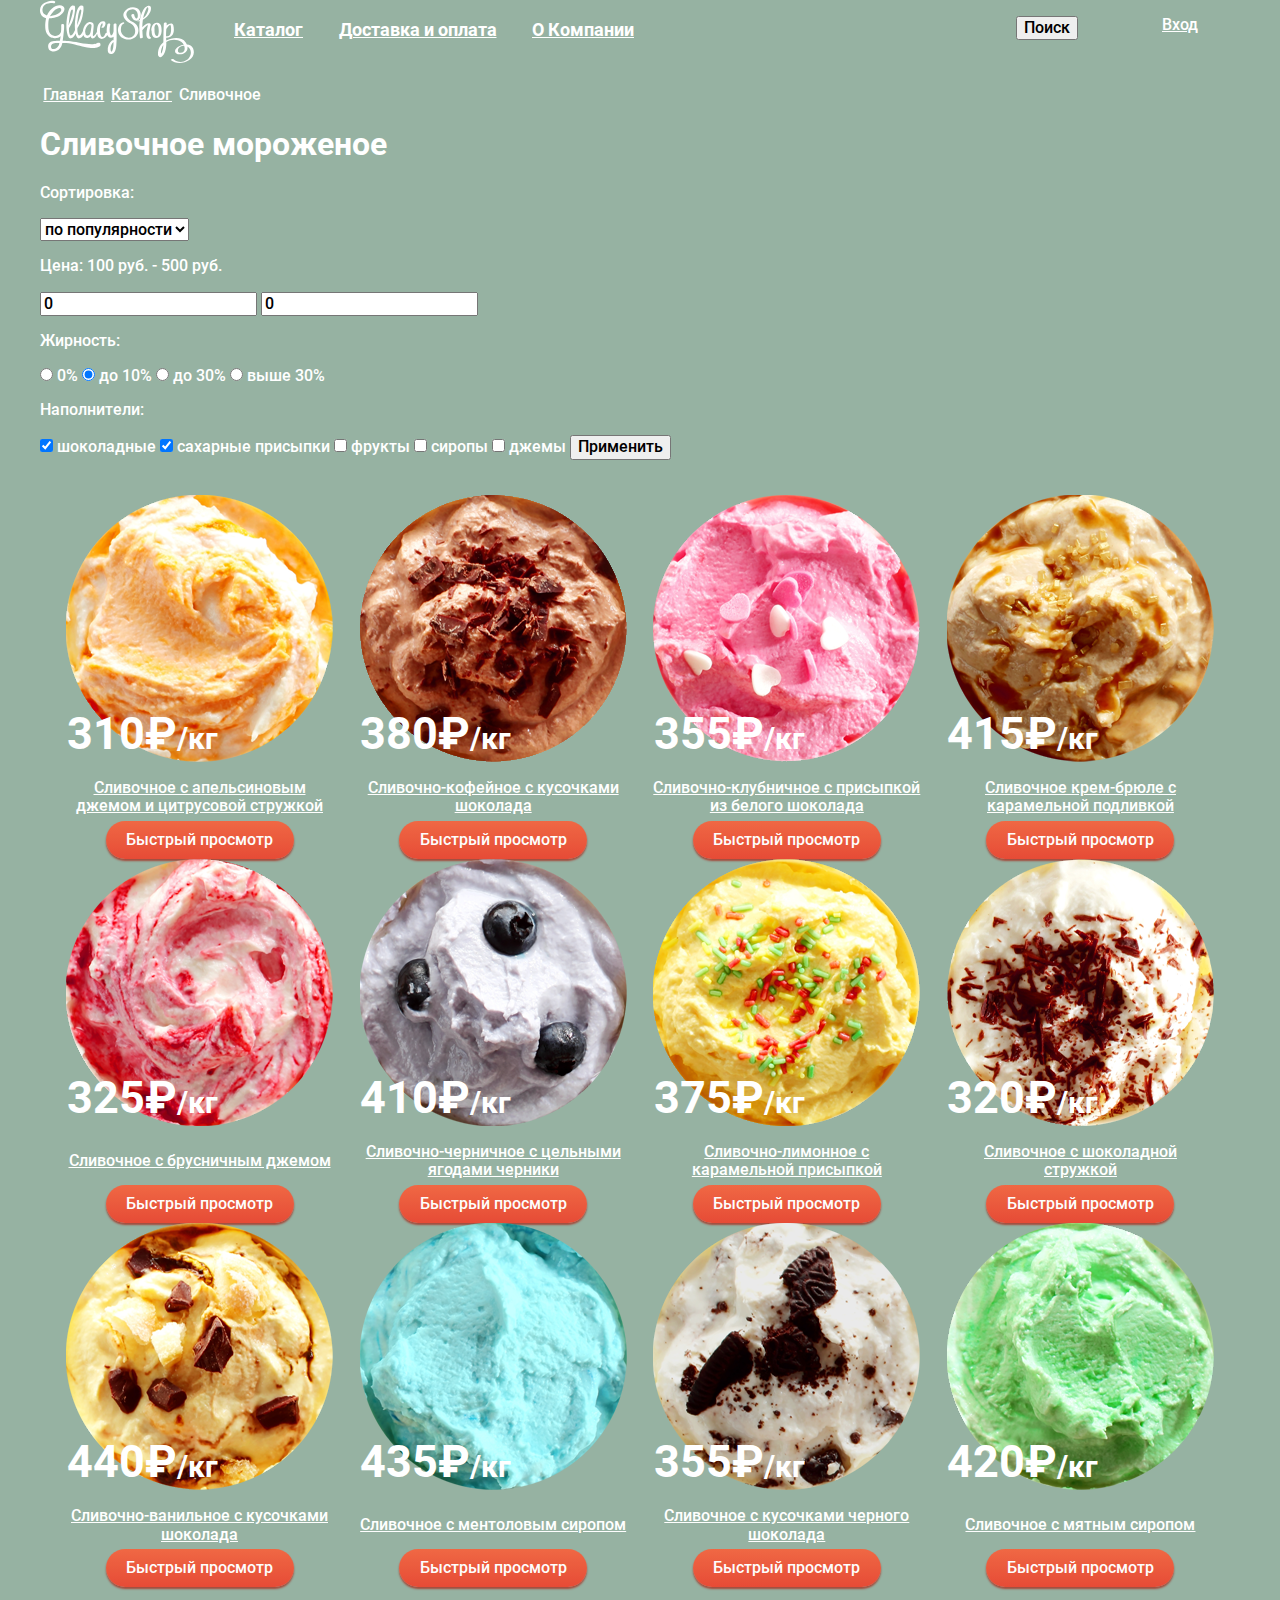
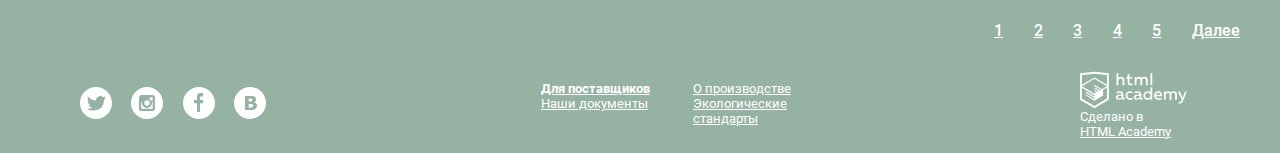
==== commit 222e7f0e: "Upd" ====
--- a/catalog.html
+++ b/catalog.html
@@ -132,73 +132,73 @@
           <section>
             <ul class="catalog-items">
               <li class="item">
-                <img src="img/ice-cream-1.png" width="250" height="250" alt="Сливочное с апельсиновым джемом и цитрусовой стружкой">
+                <img src="img/ice-cream-1.png" width="267" height="267" alt="Сливочное с апельсиновым джемом и цитрусовой стружкой">
                 <div class="price">310&#8381;<span class="kilo">/кг</span></div>
                 <a href="#" class="item_name">Сливочное с апельсиновым джемом и цитрусовой стружкой</a>
                 <a href="#" class="button">Быстрый просмотр</a>
                 </li>
               <li class="item">
-                <img src="img/ice-cream-2.png" width="250" height="250" alt="Сливочно-кофейное с кусочками шоколада">
+                <img src="img/ice-cream-2.png" width="267" height="267" alt="Сливочно-кофейное с кусочками шоколада">
                 <div class="price">380&#8381;<span class="kilo">/кг</span></div>
                 <a href="#" class="item_name">Сливочно-кофейное с кусочками шоколада</a>
                 <a href="#" class="button">Быстрый просмотр</a>
                 </li>
               <li class="item">
-                <img src="img/ice-cream-3.png" width="250" height="250" alt="Сливочно-клубничное с присыпкой из белого шоколада">
+                <img src="img/ice-cream-3.png" width="267" height="267" alt="Сливочно-клубничное с присыпкой из белого шоколада">
                 <div class="price">355&#8381;<span class="kilo">/кг</span></div>
                 <a href="#" class="item_name">Сливочно-клубничное с присыпкой из белого шоколада</a>
                 <a href="#" class="button">Быстрый просмотр</a>
                 </li>
               <li class="item">
-                <img src="img/ice-cream-4.png" width="250" height="250" alt="Сливочное крем-брюле с карамельной подливкой">
+                <img src="img/ice-cream-4.png" width="267" height="267" alt="Сливочное крем-брюле с карамельной подливкой">
                 <div class="price">415&#8381;<span class="kilo">/кг</span></div>
                 <a href="#" class="item_name">Сливочное крем-брюле с карамельной подливкой</a>
                 <a href="#" class="button">Быстрый просмотр</a>
                 </li>
               <li class="item">
-                <img src="img/ice-cream-5.png" width="250" height="250" alt="Сливочное с брусничным джемом">
+                <img src="img/ice-cream-5.png" width="267" height="267" alt="Сливочное с брусничным джемом">
                 <div class="price">325&#8381;<span class="kilo">/кг</span></div>
                 <a href="#" class="item_name">Сливочное с брусничным джемом</a>
                 <a href="#" class="button">Быстрый просмотр</a>
                 </li>
               <li class="item">
-                <img src="img/ice-cream-6.png" width="250" height="250" alt="Сливочно-черничное с цельными ягодами черники">
+                <img src="img/ice-cream-6.png" width="267" height="267" alt="Сливочно-черничное с цельными ягодами черники">
                 <div class="price">410&#8381;<span class="kilo">/кг</span></div>
                 <a href="#" class="item_name">Сливочно-черничное с цельными ягодами черники</a>
                 <a href="#" class="button">Быстрый просмотр</a>
                 </li>
               <li class="item">
-                <img src="img/ice-cream-7.png" width="250" height="250" alt="Сливочно-лимонное с карамельной присыпкой">
+                <img src="img/ice-cream-7.png" width="267" height="267" alt="Сливочно-лимонное с карамельной присыпкой">
                 <div class="price">375&#8381;<span class="kilo">/кг</span></div>
                 <a href="#" class="item_name">Сливочно-лимонное с карамельной присыпкой</a>
                 <a href="#" class="button">Быстрый просмотр</a>
                 </li>
               <li class="item">
-                <img src="img/ice-cream-8.png" width="250" height="250" alt="Сливочное с шоколадной стружкой">
+                <img src="img/ice-cream-8.png" width="267" height="267" alt="Сливочное с шоколадной стружкой">
                 <div class="price">320&#8381;<span class="kilo">/кг</span></div>
                 <a href="#" class="item_name">Сливочное с шоколадной стружкой</a>
                 <a href="#" class="button">Быстрый просмотр</a>
                 </li>
               <li class="item">
-                <img src="img/ice-cream-9.png" width="250" height="250" alt="Сливочно-ванильное с кусочками шоколада">
+                <img src="img/ice-cream-9.png" width="267" height="267" alt="Сливочно-ванильное с кусочками шоколада">
                 <div class="price">440&#8381;<span class="kilo">/кг</span></div>
                 <a href="#" class="item_name">Сливочно-ванильное с кусочками шоколада</a>
                 <a href="#" class="button">Быстрый просмотр</a>
                 </li>
               <li class="item">
-                <img src="img/ice-cream-10.png" width="250" height="250" alt="Сливочное с ментоловым сиропом">
+                <img src="img/ice-cream-10.png" width="267" height="267" alt="Сливочное с ментоловым сиропом">
                 <div class="price">435&#8381;<span class="kilo">/кг</span></div>
                 <a href="#" class="item_name">Сливочное с ментоловым сиропом</a>
                 <a href="#" class="button">Быстрый просмотр</a>
                 </li>
               <li class="item">
-                <img src="img/ice-cream-11.png" width="250" height="250" alt="Сливочное с кусочками черного шоколада">
+                <img src="img/ice-cream-11.png" width="267" height="267" alt="Сливочное с кусочками черного шоколада">
                 <div class="price">355&#8381;<span class="kilo">/кг</span></div>
                 <a href="#" class="item_name">Сливочное с кусочками черного шоколада</a>
                 <a href="#" class="button">Быстрый просмотр</a>
                 </li>
               <li class="item">
-                <img src="img/ice-cream-12.png" width="250" height="250" alt="Сливочное с мятным сиропом">
+                <img src="img/ice-cream-12.png" width="267" height="267" alt="Сливочное с мятным сиропом">
                 <div class="price">420&#8381;<span class="kilo">/кг</span></div>
                 <a href="#" class="item_name">Сливочное c мятным сиропом</a>
                 <a href="#" class="button">Быстрый просмотр</a>
--- a/css/style.css
+++ b/css/style.css
@@ -47,7 +47,7 @@
   display: flex; 
   width: 400px;
   justify-content: space-between;
- }
+}
 
 .user-navigation {
   display: flex; 
@@ -72,6 +72,11 @@
 .items {
   display: flex;
   justify-content: space-around;
+  box-sizing: border-box;
+  padding-right: 26px;
+  padding-left: 26px;
+  margin-top: 35px;
+  margin-bottom: 35px;
 }
 
 .item {
@@ -82,16 +87,30 @@
   position: relative;
 }
 
+/***.item:hover {
+  width: 293px;
+  height: 405px;
+  box-shadow: 0 20px 20px rgba(0, 0, 0, 0.4);
+  background-color: #f8f7f4;
+  opacity: 0.2;
+  border-radius: 5px;
+} ***/
+
+.item_name {
+  margin: auto;
+  padding-top: 17px;
+}
+
 .technology {
   display: flex;
-  justify-content: space-between;
   flex-wrap: wrap;
-  width: 1145px;
+  width: 1147px;
+  box-sizing: border-box;
 }
 
 .about_technology {
   display: flex;
-  width: 50%;
+  flex-direction: column;
 }
 
 .container_widgets {
@@ -100,7 +119,7 @@
 }
 
 .footer {
-  width: 1146px;
+  width: 1147px;
   display: flex;
   align-items: center;
   justify-content: space-between;
@@ -132,9 +151,13 @@
 
 .catalog-items {
   display: flex;
-  justify-content: space-around;
+  justify-content: space-between;
   position: relative;
   flex-wrap: wrap;
+  padding-right: 26px;
+  padding-left: 26px;
+  margin-top: 35px;
+  margin-bottom: 35px;
 }
 
 .container_widgets {
@@ -149,6 +172,7 @@
   display: flex;
   justify-content: space-between;
   flex-direction: column;
+  box-sizing: border-box;
 }
 
 .subscribe-form {
@@ -156,6 +180,7 @@
   display: flex;
   flex-direction: column;
   justify-content: space-between;
+  box-sizing: border-box;
 }
 
 .pages {
@@ -167,13 +192,15 @@
 }
 
 .map {
+  width: 1147px;
   position: relative;
 }
 
 .address {
   position: absolute;
-  top: 20px;
-  right: 27px;
+  box-sizing: border-box;
+  top: 53px;
+  left: 870px;
 }
 
 .subscribe {
@@ -184,6 +211,7 @@
   display: flex;
   flex-direction: row; 
   flex-wrap: nowrap;
+  box-sizing: border-box;
 }
 
 /* Разметка */
@@ -225,79 +253,110 @@
   background-color: #ffffff;
   border-radius: 15px;
   width: 1150px;
-  padding-top: 5px;
-  padding-left: 20px;
-  padding-bottom: 15px;
-  padding-right: 30px;
-  margin-bottom: 30px;
+  box-sizing: border-box;
+  margin: auto;
+  margin-bottom: 40px;
 }
 
 .about > p {
   font-size: 24px;
   color: #323232;
   font-weight: 500;
+  padding-top: 31px;
+  padding-left: 22px;
+  margin: auto;
+  margin-bottom: 11px;
+}
+
+.technology {
+  padding-left: 22px;
+  margin: auto;
 }
 
 .about_technology {
   color: #323232;
   list-style: none;
+}
+
+.about_text {
   font-weight: 300;
   font-size: 16px;
-  padding-bottom: 10px;
+  line-height: 22px;
+  padding-left: 60px;
+  padding-top: 16px;
+  padding-bottom: 20px;
+  padding-right: 14px;
+  width: 476px;
+  margin: 0 0 0 auto;
+}
+
+.about_image {
+  position: absolute;
+  z-index: 1;
+}
+
+.promotion {
+  background-repeat: no-repeat;
+  font-weight: 700;
+  width: 563px;
+  margin: 0 0 0 auto;
+  box-sizing: border-box;
+  border-radius: 15px;
+  padding-left: 20px;
+  padding-right: 21px;
+  padding-top: 23px;
+  padding-bottom: 23px;
+}
+
+.promotion_title { 
+  font-size: 35px;
+  margin: auto;
+}
+
+.promotion_text { 
+  font-size: 18px;
+  line-height: 22px;
+  margin-bottom: 45px;
+}
+
+.chocolate {
+  background-image: url("../img/chocolate.png");
 }
 
 .raspberries { 
   background-image: url("../img/rasp.png");
-  border-radius: 15px;
-}
-
-.promotion {
-  background-repeat: no-repeat;
-  font-weight: 700;
-  width: 560px;
-}
-
-.promotion_title { 
-  font-size: 35px;
-  margin-left: 20px;
-  margin-top: 22px;
-}
-
-.promotion_text { 
-  font-size: 18px;
-  margin-left: 20px;
-  margin-top: -15px;
-  margin-bottom: 35px;
-  margin-right: 20px;
-}
-
-.chocolate {
-  background-image: url("../img/chocolate.png");
-  border-radius: 15px;
 }
 
 .news {
   background-image: url("../img/news.png");
   background-repeat: no-repeat;
-  margin-top: 15px;
-  padding-top: 10px;
-  padding-left: 22px;
+  box-sizing: border-box;
+  margin: auto;
+  margin-bottom: 40px;
 }
 
 .news > p {
   font-size: 16px;
   color: #323232;
   font-weight: 500;
+  padding-top: 30px;
+  padding-left: 22px;
+  padding-right: 370px;
+  margin: auto;
 }
 
 .last_news {
+  width: 289px;
   font-size: 24px;
   font-weight: 700;
-  color: #5a5a5a;
-  text-decoration-color: #5a5a5a;
+  color: #323232;
+  line-height: 30px;
+  text-decoration-color: #323232;
+  padding-top: 10px;
   padding-right: 260px;
-  padding-bottom: 85px;
-  margin-bottom: 35px;
+  padding-left: 22px;
+  padding-bottom: 83px;
+  margin: 0 0 0 auto;
 }
 
 .subscribe {
@@ -306,11 +365,14 @@
   font-size: 16px;
   color: #5a5a5a;
   font-weight: 300;
-  margin-top: 15px;
+  box-sizing: border-box;
+  margin: 0 25px 0 auto;
+  margin-bottom: 40px;
 }
 
 .subscribe > p {
-  padding-top: 5px;
+  font-size: 16px;
+  padding-top: 22px;
   padding-left: 30px;
   padding-right: 20px;
 }
@@ -319,8 +381,9 @@
   font-weight: 300;
   border-radius: 5px;
   border-width: 1px;
-  border-color: #5a5a5a;
-  width: 360px;
+  border: 1px solid rgba(178, 178, 178, 0.52);
+  background-color: #ffffff;
+  width: 368px;
   height: 40px;
   margin-top: 25px;
   margin-left: 30px;
@@ -332,20 +395,25 @@
   font-size: 14px;
   background-image: url("../img/addres.png");
   background-repeat: no-repeat; 
-  width: 300px;
-  margin-top: 40px;
+  width: 302px;
+  
 }
 
 .address_text {
-  margin-top: 30px;
-  margin-left: 25px;
-  margin-right: 100px;
+  padding-left: 27px;
+  padding-top: 32px;
+  padding-right: 24px;
+  line-height: 20px;
+  margin: auto;
+  margin-bottom: 10px;
 }
 
 .address_text > p {
   font-weight: 700;
   font-size: 18px;
-  margin-right: -90px;
+  line-height: 24px;
+  margin: auto;
+  margin-bottom: 15px;
 }
 
 .social {
@@ -400,6 +468,10 @@
 .price {
   font-size: 45px;
   font-weight: 700;
+  padding-right: 115px;
+  padding-top: 213px;
+  position: absolute;
+  z-index: 1;
 }
 
 .kilo {
@@ -411,6 +483,7 @@
   font-size: 16px;
   font-weight: 500;
   text-align: center;
+  margin: auto;
 }
 
 .button {
@@ -418,7 +491,9 @@
   text-decoration: none;
   font-weight: 700;
   text-align: center;
-  background-color: #ea6448;
+  background-image: linear-gradient(to top, #e74a35 0%, #f26843 100%);
+  box-shadow: 0 2px 2px rgba(172, 16, 0, 0.64);
+  opacity: 0.99;
   border-radius: 25px;
   margin-top: 5px;
   width: 168px;
@@ -427,16 +502,38 @@
   font-size: 18px;
 }
 
+.button:hover {
+  box-shadow: 0 2px 2px #ac1000;
+  background-image: linear-gradient(to top, #eb846d 0%,#eb846d 80%);
+  background-color: rgba(255, 255, 255, 0.2);
+  background-color: #ffffff;
+}
+
+.button:active {
+  box-shadow: inset 0 2px 2px #942718;
+  background-color: rgba(0, 0, 0, 0.07);
+  background-color: #ffffff;
+  background-image: linear-gradient(to top, #f26843 0%, #e74a35 100%);
+}
+
 .button_rasp {
-  width: 140px;
-  margin-left: 370px;
+  width: 120px;
+  font-size: 18px;
+  padding-top: 15px;
+  padding-bottom: 14px;
+  padding-left: 22px;
+  padding-right: 24px;
+  margin: 0 0 0 auto;
 }
 
 .button_choco {
-  width: 164px;
-  margin-top: 20px;
-  margin-left: 345px;
-  margin-bottom: 25px;
+  width: 149px;
+  font-size: 18px;
+  padding-top: 14px;
+  padding-bottom: 14px;
+  padding-left: 21px;
+  padding-right: 22px;
+  margin: 0 0 0 auto;
 }
 
 .button_login {
@@ -469,4 +566,4 @@
   padding-right: 200px;
   position: absolute;
   z-index: 1;
-}+}
